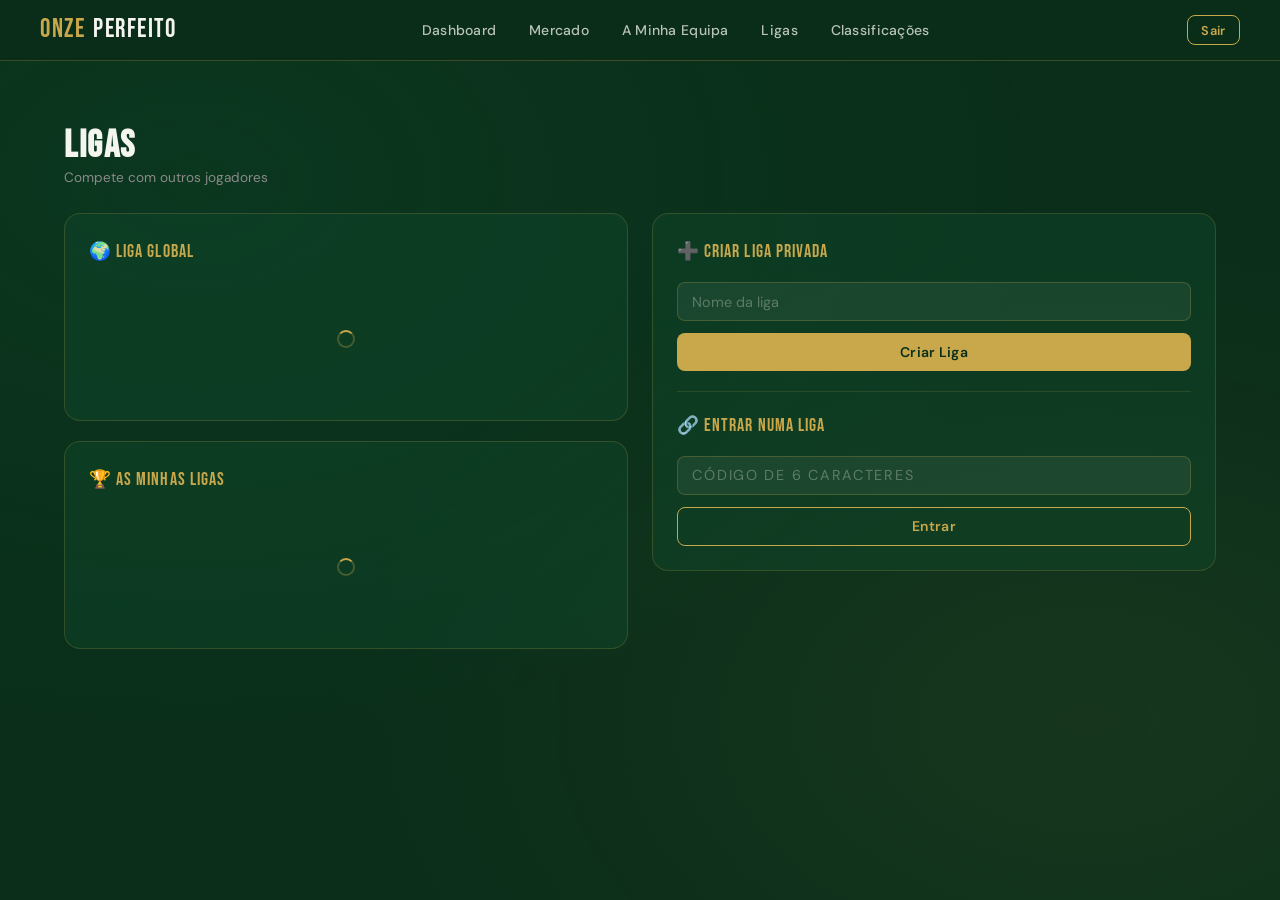
==== backend/static/ligas.html @ e41be574 "Atualização da página ligas.html" ====
<!DOCTYPE html>
<html lang="pt">
<head>
  <meta charset="UTF-8" />
  <meta name="viewport" content="width=device-width, initial-scale=1.0" />
  <title>OnzePerfeito — Ligas</title>
  <link rel="stylesheet" href="style.css" />
  <style>
    /* ── Layout base ─────────────────────────────────────── */
    .ligas-header {
      display: flex;
      align-items: flex-end;
      justify-content: space-between;
      flex-wrap: wrap;
      gap: 1rem;
      margin: 2rem 0 1.5rem;
    }

    .ligas-grid {
      display: grid;
      grid-template-columns: 1fr 1fr;
      gap: 1.5rem;
    }

    @media (max-width: 700px) { .ligas-grid { grid-template-columns: 1fr; } }

    .painel {
      background: rgba(15,77,46,0.4);
      border: 1px solid rgba(201,168,76,0.2);
      border-radius: var(--raio-grande);
      padding: 1.5rem;
    }

    .painel-titulo {
      font-family: var(--fonte-display);
      font-size: 1.1rem;
      color: var(--dourado);
      letter-spacing: 0.06em;
      margin-bottom: 1rem;
      display: flex;
      align-items: center;
      gap: 0.5rem;
    }

    /* ── Liga card ───────────────────────────────────────── */
    .liga-card {
      background: rgba(10,46,26,0.5);
      border: 1px solid rgba(201,168,76,0.15);
      border-radius: var(--raio);
      padding: 1rem;
      margin-bottom: 0.75rem;
      transition: border-color var(--transicao), background var(--transicao);
      cursor: pointer;
    }

    .liga-card:hover {
      border-color: rgba(201,168,76,0.5);
      background: rgba(10,46,26,0.75);
    }

    .liga-card-inner {
      display: flex;
      justify-content: space-between;
      align-items: flex-start;
      gap: 0.75rem;
    }

    .liga-card-info { flex: 1; }

    .liga-nome {
      font-weight: 600;
      font-size: 0.95rem;
      margin-bottom: 0.25rem;
    }

    .liga-meta {
      font-size: 0.75rem;
      color: var(--cinzento);
      font-family: var(--fonte-mono);
      display: flex;
      gap: 1rem;
      flex-wrap: wrap;
    }

    .liga-codigo {
      display: inline-block;
      font-family: var(--fonte-mono);
      font-size: 0.85rem;
      letter-spacing: 0.12em;
      color: var(--dourado);
      background: rgba(201,168,76,0.1);
      border: 1px solid rgba(201,168,76,0.25);
      border-radius: 4px;
      padding: 0.2rem 0.6rem;
      margin-top: 0.4rem;
      cursor: pointer;
      transition: background var(--transicao);
    }

    .liga-codigo:hover { background: rgba(201,168,76,0.2); }
    .liga-codigo::before { content: '🔑 '; font-size: 0.75rem; }

    .btn-ver-liga {
      display: flex;
      align-items: center;
      gap: 0.35rem;
      font-size: 0.75rem;
      color: var(--dourado);
      background: rgba(201,168,76,0.1);
      border: 1px solid rgba(201,168,76,0.25);
      border-radius: 4px;
      padding: 0.3rem 0.7rem;
      white-space: nowrap;
      font-family: var(--fonte-mono);
      letter-spacing: 0.04em;
      cursor: pointer;
      transition: background var(--transicao);
      flex-shrink: 0;
    }

    .btn-ver-liga:hover { background: rgba(201,168,76,0.25); }

    /* ── Formulários inline ──────────────────────────────── */
    .form-inline {
      display: flex;
      flex-direction: column;
      gap: 0.75rem;
    }

    .form-inline input {
      background: rgba(255,255,255,0.06);
      border: 1px solid rgba(201,168,76,0.25);
      border-radius: var(--raio);
      color: var(--branco);
      font-family: var(--fonte-corpo);
      font-size: 0.9rem;
      padding: 0.6rem 0.9rem;
      transition: border-color var(--transicao);
    }

    .form-inline input:focus {
      outline: none;
      border-color: var(--dourado);
    }

    .form-inline input::placeholder { color: rgba(245,245,240,0.3); }

    hr.divider-form {
      border: none;
      border-top: 1px solid rgba(201,168,76,0.15);
      margin: 1.25rem 0;
    }

    .empty-ligas {
      text-align: center;
      padding: 1.5rem;
      color: var(--cinzento);
      font-size: 0.85rem;
    }

    /* ── Toast ───────────────────────────────────────────── */
    .toast {
      position: fixed;
      bottom: 1.5rem;
      right: 1.5rem;
      background: var(--verde-medio);
      border: 1px solid var(--dourado);
      border-radius: var(--raio);
      padding: 0.75rem 1.25rem;
      color: var(--dourado);
      font-size: 0.875rem;
      font-weight: 500;
      z-index: 999;
      animation: slideIn 0.25s ease;
      display: none;
    }

    @keyframes slideIn {
      from { transform: translateY(20px); opacity: 0; }
      to   { transform: translateY(0);    opacity: 1; }
    }

    /* ── Vista de detalhe da liga ────────────────────────── */
    #vista-detalhe { display: none; }

    .detalhe-header {
      display: flex;
      align-items: center;
      gap: 1rem;
      margin: 2rem 0 1.5rem;
      flex-wrap: wrap;
    }

    .btn-voltar {
      display: inline-flex;
      align-items: center;
      gap: 0.4rem;
      font-size: 0.85rem;
      color: var(--dourado);
      background: rgba(201,168,76,0.08);
      border: 1px solid rgba(201,168,76,0.3);
      border-radius: var(--raio);
      padding: 0.45rem 0.9rem;
      cursor: pointer;
      font-family: var(--fonte-corpo);
      transition: background var(--transicao);
      text-decoration: none;
    }

    .btn-voltar:hover { background: rgba(201,168,76,0.18); }

    .detalhe-titulo-bloco { flex: 1; }
    .detalhe-titulo-bloco h2 { margin-bottom: 0.15rem; }

    /* ── Tabela de classificação ─────────────────────────── */
    .tabela-classificacao {
      width: 100%;
      border-collapse: collapse;
      font-size: 0.9rem;
    }

    .tabela-classificacao thead tr {
      background: rgba(201,168,76,0.1);
      border-bottom: 1px solid rgba(201,168,76,0.2);
    }

    .tabela-classificacao th {
      padding: 0.65rem 1rem;
      text-align: left;
      font-family: var(--fonte-display);
      font-size: 0.8rem;
      color: var(--dourado);
      letter-spacing: 0.07em;
    }

    .tabela-classificacao th:last-child,
    .tabela-classificacao td:last-child { text-align: right; }

    .tabela-classificacao tbody tr {
      border-bottom: 1px solid rgba(255,255,255,0.04);
      transition: background var(--transicao);
    }

    .tabela-classificacao tbody tr:hover {
      background: rgba(201,168,76,0.05);
    }

    .tabela-classificacao tbody tr.linha-minha {
      background: rgba(201,168,76,0.08);
      border-left: 3px solid var(--dourado);
    }

    .tabela-classificacao td {
      padding: 0.75rem 1rem;
      vertical-align: middle;
    }

    .col-pos {
      width: 3rem;
      font-family: var(--fonte-mono);
      font-weight: 700;
      font-size: 1rem;
      color: var(--cinzento);
    }

    .col-pos.top-3 { color: var(--dourado); }

    .col-nome {
      display: flex;
      align-items: center;
      gap: 0.6rem;
    }

    .badge-eu {
      display: inline-block;
      font-size: 0.65rem;
      font-family: var(--fonte-mono);
      color: var(--verde-escuro);
      background: var(--dourado);
      border-radius: 3px;
      padding: 0.1rem 0.4rem;
      font-weight: 700;
      letter-spacing: 0.05em;
      vertical-align: middle;
    }

    .col-pontos {
      font-family: var(--fonte-mono);
      font-weight: 700;
      font-size: 1rem;
      color: var(--dourado);
      text-align: right;
    }

    .podio-medalha { font-size: 1.15rem; }

    /* Sem dados */
    .sem-pontuacoes {
      text-align: center;
      padding: 2.5rem 1rem;
      color: var(--cinzento);
      font-size: 0.85rem;
    }

    .sem-pontuacoes .icone-grande { font-size: 2.5rem; margin-bottom: 0.5rem; }
  </style>
</head>
<body>
  <div id="navbar-placeholder"></div>

  <div class="page-content">

    <div id="alerta" class="alerta"></div>

    <!-- ══════════════════════════════════════════════════════
         VISTA LISTA (default)
    ══════════════════════════════════════════════════════ -->
    <div id="vista-lista">
      <div class="ligas-header">
        <div>
          <h2>Ligas</h2>
          <p class="text-cinzento text-sm">Compete com outros jogadores</p>
        </div>
      </div>

      <div class="ligas-grid">

        <!-- Coluna esquerda: Liga Global + As minhas ligas -->
        <div>
          <!-- Liga Global -->
          <div class="painel" style="margin-bottom:1.25rem;">
            <p class="painel-titulo">🌍 Liga Global</p>
            <div id="liga-global-container">
              <div class="loading-centro"><div class="spinner"></div></div>
            </div>
          </div>

          <!-- As minhas ligas privadas -->
          <div class="painel">
            <p class="painel-titulo">🏆 As Minhas Ligas</p>
            <div id="minhas-ligas-container">
              <div class="loading-centro"><div class="spinner"></div></div>
            </div>
          </div>
        </div>

        <!-- Coluna direita: Criar + Entrar -->
        <div>
          <div class="painel">
            <p class="painel-titulo">➕ Criar Liga Privada</p>
            <div class="form-inline">
              <input type="text" id="nova-liga-nome" placeholder="Nome da liga" maxlength="40" />
              <button class="btn btn-primario" id="btn-criar" onclick="criarLiga()">Criar Liga</button>
            </div>

            <hr class="divider-form" />

            <p class="painel-titulo">🔗 Entrar numa Liga</p>
            <div class="form-inline">
              <input type="text" id="codigo-entrada" placeholder="Código de 6 caracteres" maxlength="6"
                     style="text-transform:uppercase;letter-spacing:0.12em;" />
              <button class="btn btn-secundario" id="btn-entrar" onclick="entrarLiga()">Entrar</button>
            </div>
          </div>
        </div>

      </div>
    </div><!-- /#vista-lista -->


    <!-- ══════════════════════════════════════════════════════
         VISTA DETALHE DE LIGA
    ══════════════════════════════════════════════════════ -->
    <div id="vista-detalhe">

      <div class="detalhe-header">
        <button class="btn-voltar" onclick="voltarLista()">← Voltar às Ligas</button>
        <div class="detalhe-titulo-bloco">
          <h2 id="detalhe-nome"></h2>
          <p class="text-cinzento text-sm" id="detalhe-meta"></p>
        </div>
      </div>

      <div class="painel">
        <p class="painel-titulo">🏆 Classificação</p>
        <div id="detalhe-tabela">
          <div class="loading-centro"><div class="spinner"></div></div>
        </div>
      </div>

    </div><!-- /#vista-detalhe -->

  </div><!-- /.page-content -->

  <div class="toast" id="toast"></div>

  <script src="navbar.js"></script>
  <script src="auth.js"></script>
  <script src="api.js"></script>
  <script>
    if (!Auth.exigirAutenticacao()) throw new Error();
    Auth.preencherNavbar();

    const utilizadorId = Auth.obterIDdoToken();
    const API_BASE = 'https://onzeperfeito-app.azurewebsites.net';

    // ── Toast ──────────────────────────────────────────────
    function mostrarToast(msg) {
      const t = document.getElementById('toast');
      t.textContent = msg;
      t.style.display = 'block';
      setTimeout(() => { t.style.display = 'none'; }, 3000);
    }

    function copiarCodigo(codigo, e) {
      if (e) e.stopPropagation();
      navigator.clipboard.writeText(codigo)
        .then(() => mostrarToast(`Código ${codigo} copiado!`));
    }

    // ── Cálculo da jornada atual ───────────────────────────
    function jornadaAtual() {
      const inicio = new Date('2025-08-10');
      const hoje   = new Date();
      const semanas = Math.floor((hoje - inicio) / (7 * 24 * 60 * 60 * 1000)) + 1;
      return Math.max(1, Math.min(semanas, 34));
    }

    // ── Navegação entre vistas ─────────────────────────────
    function voltarLista() {
      document.getElementById('vista-detalhe').style.display = 'none';
      document.getElementById('vista-lista').style.display   = 'block';
    }

    // ── Liga Global ────────────────────────────────────────
    async function carregarLigaGlobal() {
      const container = document.getElementById('liga-global-container');
      try {
        const ligas = await API.ligas.listar('global');
        if (!ligas.length) {
          container.innerHTML = `<p class="empty-ligas">A liga global ainda não foi criada.</p>`;
          return;
        }
        const liga = ligas[0];
        container.innerHTML = `
          <div class="liga-card" onclick="abrirLiga(${JSON.stringify(liga).replace(/"/g, '&quot;')})">
            <div class="liga-card-inner">
              <div class="liga-card-info">
                <div class="liga-nome">${liga.nome || 'Liga Global OnzePerfeito'}</div>
                <div class="liga-meta">
                  <span>👥 ${(liga.membros || []).length} participantes</span>
                  <span>Aberta a todos</span>
                </div>
              </div>
              <span class="btn-ver-liga">Ver classificação →</span>
            </div>
          </div>`;
      } catch {
        container.innerHTML = `<p class="empty-ligas">Não foi possível carregar a liga global.</p>`;
      }
    }

    // ── Minhas ligas privadas ──────────────────────────────
    async function carregarMinhasLigas() {
      const container = document.getElementById('minhas-ligas-container');
      try {
        const ligas = await API.ligas.listarPrivadas();
        const minhas = ligas.filter(l =>
          (l.membros || []).includes(utilizadorId) || l.criador_id === utilizadorId
        );

        if (!minhas.length) {
          container.innerHTML = `<p class="empty-ligas">Ainda não estás em nenhuma liga privada.<br>Cria uma ou entra com um código.</p>`;
          return;
        }

        container.innerHTML = minhas.map(l => {
          const ligaJson = JSON.stringify(l).replace(/"/g, '&quot;');
          return `
            <div class="liga-card" onclick="abrirLiga(${ligaJson})">
              <div class="liga-card-inner">
                <div class="liga-card-info">
                  <div class="liga-nome">${l.nome}</div>
                  <div class="liga-meta">
                    <span>👥 ${(l.membros || []).length} membros</span>
                    ${l.criador_id === utilizadorId ? '<span style="color:var(--dourado)">Tu criaste</span>' : ''}
                  </div>
                  <div class="liga-codigo"
                       onclick="copiarCodigo('${l.codigo}', event)"
                       title="Clica para copiar">${l.codigo}</div>
                </div>
                <span class="btn-ver-liga">Ver classificação →</span>
              </div>
            </div>`;
        }).join('');
      } catch {
        container.innerHTML = `<p class="empty-ligas">Não foi possível carregar as ligas.</p>`;
      }
    }

    // ── Criar liga ─────────────────────────────────────────
    async function criarLiga() {
      const nome = document.getElementById('nova-liga-nome').value.trim();
      const btn  = document.getElementById('btn-criar');

      if (!nome) {
        API.mostrarAlerta('alerta', 'Indica um nome para a liga.', 'erro');
        return;
      }

      API.setBotaoCarregando(btn, true);
      try {
        const liga = await API.ligas.criar(nome, utilizadorId);
        document.getElementById('nova-liga-nome').value = '';
        API.mostrarAlerta('alerta', `Liga "${liga.nome}" criada! Código: ${liga.codigo}`, 'sucesso');
        mostrarToast(`Código da liga: ${liga.codigo}`);
        await carregarMinhasLigas();
      } catch (e) {
        API.mostrarAlerta('alerta', e.message || 'Erro ao criar liga.', 'erro');
      } finally {
        API.setBotaoCarregando(btn, false, 'Criar Liga');
      }
    }

    // ── Entrar em liga ─────────────────────────────────────
    async function entrarLiga() {
      const codigo = document.getElementById('codigo-entrada').value.trim().toUpperCase();
      const btn    = document.getElementById('btn-entrar');

      if (codigo.length !== 6) {
        API.mostrarAlerta('alerta', 'O código deve ter exatamente 6 caracteres.', 'erro');
        return;
      }

      API.setBotaoCarregando(btn, true);
      try {
        await API.ligas.entrar(codigo, utilizadorId);
        document.getElementById('codigo-entrada').value = '';
        API.mostrarAlerta('alerta', 'Entraste na liga com sucesso!', 'sucesso');
        await carregarMinhasLigas();
      } catch (e) {
        API.mostrarAlerta('alerta', e.message || 'Código inválido ou liga não encontrada.', 'erro');
      } finally {
        API.setBotaoCarregando(btn, false, 'Entrar');
      }
    }

    // ══════════════════════════════════════════════════════
    //  ABRIR VISTA DE DETALHE DA LIGA
    // ══════════════════════════════════════════════════════
    async function abrirLiga(liga) {
      // Mudar para a vista de detalhe
      document.getElementById('vista-lista').style.display   = 'none';
      document.getElementById('vista-detalhe').style.display = 'block';

      document.getElementById('detalhe-nome').textContent = liga.nome || 'Liga';
      const membros = liga.membros || [];
      document.getElementById('detalhe-meta').textContent =
        `${membros.length} participante${membros.length !== 1 ? 's' : ''}`;

      const container = document.getElementById('detalhe-tabela');
      container.innerHTML = '<div class="loading-centro"><div class="spinner"></div></div>';

      if (!membros.length) {
        container.innerHTML = `<p class="empty-ligas">Esta liga ainda não tem membros.</p>`;
        return;
      }

      try {
        const jAtual = jornadaAtual();
        const jornadas = Array.from({ length: jAtual }, (_, i) => i + 1);
        const token = Auth.obterToken();
        const headers = token ? { 'Authorization': `Bearer ${token}` } : {};

        // Buscar equipas de todos os membros e pontuações de todas as jornadas em paralelo
        const [equipasData, pontuacoesData] = await Promise.all([
          Promise.all(membros.map(uid =>
            fetch(`${API_BASE}/equipas/?utilizador_id=${uid}`, { headers })
              .then(r => r.ok ? r.json() : null)
              .catch(() => null)
          )),
          Promise.all(jornadas.map(j =>
            fetch(`${API_BASE}/jornadas/pontuacoes?jornada=${j}`, { headers })
              .then(r => r.ok ? r.json() : [])
              .catch(() => [])
          ))
        ]);

        // Construir mapa: jogador_id → pontos totais acumulados em todas as jornadas
        const ptsPorJogador = {};
        for (const jornada of pontuacoesData) {
          const lista = Array.isArray(jornada) ? jornada : [];
          for (const p of lista) {
            if (!p.jogador_id) continue;
            ptsPorJogador[p.jogador_id] =
              (ptsPorJogador[p.jogador_id] || 0) + Number(p.pontuacao || 0);
          }
        }

        // Calcular pontos por membro somando os pontos dos jogadores da sua equipa
        const ranking = membros.map((uid, i) => {
          const equipa = equipasData[i];
          let nome   = `Participante ${i + 1}`;
          let pontos = 0;

          if (equipa) {
            // Tentar obter nome do utilizador a partir de vários campos possíveis
            nome = equipa.utilizador_nome
                || equipa.nome_utilizador
                || equipa.nome_equipa
                || equipa.utilizador_id
                || nome;

            const jogadores = equipa.jogadores || [];
            pontos = jogadores.reduce((soma, j) => {
              const jid = j.id || j.jogador_id || j._id;
              return soma + (ptsPorJogador[jid] || 0);
            }, 0);
          }

          return { uid, nome, pontos, equipa };
        });

        // Ordenar por pontos (desc); empate → manter ordem original
        ranking.sort((a, b) => b.pontos - a.pontos);

        renderizarClassificacao(ranking, container);

      } catch (err) {
        console.error(err);
        container.innerHTML = `<p class="empty-ligas">Não foi possível carregar a classificação.</p>`;
      }
    }

    // ── Renderizar tabela de classificação ─────────────────
    function renderizarClassificacao(ranking, container) {
      if (!ranking.length) {
        container.innerHTML = `<p class="empty-ligas">Sem dados de classificação.</p>`;
        return;
      }

      const temPontos = ranking.some(m => m.pontos > 0);

      if (!temPontos) {
        container.innerHTML = `
          <div class="sem-pontuacoes">
            <div class="icone-grande">⏳</div>
            <p>Ainda não há jornadas jogadas.<br>As pontuações aparecem aqui após a primeira jornada.</p>
          </div>
          ${renderizarTabela(ranking, false)}
        `;
        return;
      }

      container.innerHTML = renderizarTabela(ranking, true);
    }

    function renderizarTabela(ranking, mostrarPontos) {
      let html = `
        <table class="tabela-classificacao">
          <thead>
            <tr>
              <th>#</th>
              <th>Equipa / Utilizador</th>
              ${mostrarPontos ? '<th>Pontos</th>' : ''}
            </tr>
          </thead>
          <tbody>
      `;

      ranking.forEach((membro, i) => {
        const pos    = i + 1;
        const euSou  = membro.uid === utilizadorId;
        const medalha = pos === 1 ? '🥇' : pos === 2 ? '🥈' : pos === 3 ? '🥉' : pos;

        html += `
          <tr class="${euSou ? 'linha-minha' : ''}">
            <td class="col-pos ${pos <= 3 ? 'top-3' : ''}">${medalha}</td>
            <td>
              <div class="col-nome">
                <span>${membro.nome}</span>
                ${euSou ? '<span class="badge-eu">Tu</span>' : ''}
              </div>
            </td>
            ${mostrarPontos
              ? `<td class="col-pontos">${membro.pontos} pts</td>`
              : ''}
          </tr>
        `;
      });

      html += `</tbody></table>`;
      return html;
    }

    // ── Inicializar ────────────────────────────────────────
    carregarLigaGlobal();
    carregarMinhasLigas();
  </script>
</body>
</html>
---- backend/static/style.css ----
/* ============================================================
   OnzePerfeito — style.css
   Tema: Liga Portugal | Verde escuro + Dourado + Branco
   ============================================================ */

@import url('https://fonts.googleapis.com/css2?family=Bebas+Neue&family=DM+Sans:wght@300;400;500;600&family=DM+Mono:wght@400;500&display=swap');

/* ── Variáveis ─────────────────────────────────────────────── */
:root {
  --verde-escuro:  #0a2e1a;
  --verde-medio:   #0f4d2e;
  --verde-claro:   #1a7a46;
  --dourado:       #c9a84c;
  --dourado-claro: #e8c96d;
  --branco:        #f5f5f0;
  --cinzento:      #8a8a8a;
  --cinzento-claro:#e0e0d8;
  --erro:          #e05252;
  --sucesso:       #4caf76;

  --fonte-display: 'Bebas Neue', sans-serif;
  --fonte-corpo:   'DM Sans', sans-serif;
  --fonte-mono:    'DM Mono', monospace;

  --raio:       8px;
  --raio-grande:16px;
  --sombra:     0 4px 24px rgba(0,0,0,0.35);
  --transicao:  0.2s ease;
}

/* ── Reset ──────────────────────────────────────────────────── */
*, *::before, *::after { box-sizing: border-box; margin: 0; padding: 0; }

html { font-size: 16px; scroll-behavior: smooth; }

body {
  font-family: var(--fonte-corpo);
  background-color: var(--verde-escuro);
  color: var(--branco);
  min-height: 100vh;
  line-height: 1.6;
  -webkit-font-smoothing: antialiased;
}

/* ── Tipografia ─────────────────────────────────────────────── */
h1, h2, h3 {
  font-family: var(--fonte-display);
  letter-spacing: 0.04em;
  line-height: 1.1;
}

h1 { font-size: clamp(2.4rem, 5vw, 4rem); color: var(--dourado); }
h2 { font-size: clamp(1.6rem, 3vw, 2.4rem); }
h3 { font-size: 1.2rem; }

p { color: rgba(245,245,240,0.8); }

a { color: var(--dourado); text-decoration: none; transition: color var(--transicao); }
a:hover { color: var(--dourado-claro); }

/* ── Layout ─────────────────────────────────────────────────── */
.container {
  max-width: 1200px;
  margin: 0 auto;
  padding: 0 1.5rem;
}

.page-content {
  padding: 2rem 1.5rem;
  max-width: 1200px;
  margin: 0 auto;
}

/* ── Navbar ─────────────────────────────────────────────────── */
.navbar {
  background: rgba(10,46,26,0.95);
  backdrop-filter: blur(12px);
  border-bottom: 1px solid rgba(201,168,76,0.25);
  position: sticky;
  top: 0;
  z-index: 100;
  padding: 0 1.5rem;
}

.navbar-inner {
  max-width: 1200px;
  margin: 0 auto;
  display: flex;
  align-items: center;
  justify-content: space-between;
  height: 60px;
}

.navbar-logo {
  font-family: var(--fonte-display);
  font-size: 1.6rem;
  color: var(--dourado);
  letter-spacing: 0.06em;
  display: flex;
  align-items: center;
  gap: 0.5rem;
}

.navbar-logo span { color: var(--branco); }

.navbar-links {
  display: flex;
  align-items: center;
  gap: 0.25rem;
  list-style: none;
}

.navbar-links a {
  color: rgba(245,245,240,0.75);
  font-size: 0.875rem;
  font-weight: 500;
  padding: 0.4rem 0.9rem;
  border-radius: var(--raio);
  transition: all var(--transicao);
  letter-spacing: 0.02em;
}

.navbar-links a:hover,
.navbar-links a.ativo {
  color: var(--branco);
  background: rgba(201,168,76,0.15);
}

.navbar-links a.ativo {
  color: var(--dourado);
}

.navbar-utilizador {
  display: flex;
  align-items: center;
  gap: 0.75rem;
  font-size: 0.875rem;
}

.navbar-nome {
  color: var(--dourado);
  font-weight: 500;
}

/* ── Cartões ─────────────────────────────────────────────────── */
.card {
  background: rgba(15,77,46,0.4);
  border: 1px solid rgba(201,168,76,0.2);
  border-radius: var(--raio-grande);
  padding: 1.5rem;
  backdrop-filter: blur(8px);
  transition: border-color var(--transicao), transform var(--transicao);
}

.card:hover {
  border-color: rgba(201,168,76,0.45);
  transform: translateY(-2px);
}

.card-titulo {
  font-family: var(--fonte-display);
  font-size: 1.1rem;
  color: var(--dourado);
  letter-spacing: 0.05em;
  margin-bottom: 0.75rem;
}

/* ── Botões ─────────────────────────────────────────────────── */
.btn {
  display: inline-flex;
  align-items: center;
  justify-content: center;
  gap: 0.4rem;
  font-family: var(--fonte-corpo);
  font-size: 0.875rem;
  font-weight: 600;
  padding: 0.6rem 1.4rem;
  border-radius: var(--raio);
  border: none;
  cursor: pointer;
  transition: all var(--transicao);
  letter-spacing: 0.02em;
  white-space: nowrap;
}

.btn-primario {
  background: var(--dourado);
  color: var(--verde-escuro);
}

.btn-primario:hover {
  background: var(--dourado-claro);
  transform: translateY(-1px);
  box-shadow: 0 4px 16px rgba(201,168,76,0.4);
}

.btn-secundario {
  background: transparent;
  color: var(--dourado);
  border: 1px solid var(--dourado);
}

.btn-secundario:hover {
  background: rgba(201,168,76,0.1);
}

.btn-perigo {
  background: transparent;
  color: var(--erro);
  border: 1px solid var(--erro);
}

.btn-perigo:hover { background: rgba(224,82,82,0.1); }

.btn-sm { padding: 0.35rem 0.85rem; font-size: 0.8rem; }
.btn-lg { padding: 0.85rem 2rem; font-size: 1rem; }

.btn:disabled {
  opacity: 0.45;
  cursor: not-allowed;
  transform: none;
}

/* ── Formulários ────────────────────────────────────────────── */
.form-grupo {
  display: flex;
  flex-direction: column;
  gap: 0.4rem;
  margin-bottom: 1.1rem;
}

.form-grupo label {
  font-size: 0.8rem;
  font-weight: 500;
  color: var(--cinzento);
  letter-spacing: 0.06em;
  text-transform: uppercase;
}

.form-grupo input,
.form-grupo select {
  background: rgba(255,255,255,0.06);
  border: 1px solid rgba(201,168,76,0.25);
  border-radius: var(--raio);
  color: var(--branco);
  font-family: var(--fonte-corpo);
  font-size: 0.95rem;
  padding: 0.65rem 0.9rem;
  transition: border-color var(--transicao), background var(--transicao);
  width: 100%;
}

.form-grupo input:focus,
.form-grupo select:focus {
  outline: none;
  border-color: var(--dourado);
  background: rgba(255,255,255,0.1);
}

.form-grupo input::placeholder { color: rgba(245,245,240,0.3); }

.form-grupo select option { background: var(--verde-escuro); }

/* ── Tabelas ────────────────────────────────────────────────── */
.tabela {
  width: 100%;
  border-collapse: collapse;
  font-size: 0.9rem;
}

.tabela th {
  font-family: var(--fonte-mono);
  font-size: 0.7rem;
  letter-spacing: 0.1em;
  text-transform: uppercase;
  color: var(--cinzento);
  padding: 0.75rem 1rem;
  text-align: left;
  border-bottom: 1px solid rgba(201,168,76,0.2);
}

.tabela td {
  padding: 0.8rem 1rem;
  border-bottom: 1px solid rgba(255,255,255,0.06);
  vertical-align: middle;
}

.tabela tbody tr:hover { background: rgba(201,168,76,0.06); }

/* ── Badges de posição ──────────────────────────────────────── */
.badge-posicao {
  display: inline-block;
  font-family: var(--fonte-mono);
  font-size: 0.68rem;
  font-weight: 500;
  letter-spacing: 0.06em;
  padding: 0.2rem 0.55rem;
  border-radius: 4px;
  text-transform: uppercase;
}

.badge-gr  { background: rgba(76,175,118,0.2); color: #4caf76; border: 1px solid rgba(76,175,118,0.4); }
.badge-def { background: rgba(33,150,243,0.2); color: #64b5f6; border: 1px solid rgba(33,150,243,0.4); }
.badge-med { background: rgba(255,193,7,0.2);  color: #ffd54f; border: 1px solid rgba(255,193,7,0.4); }
.badge-av  { background: rgba(244,67,54,0.2);  color: #ef9a9a; border: 1px solid rgba(244,67,54,0.4); }

/* ── Evento especial ────────────────────────────────────────── */
.evento-banner {
  background: linear-gradient(135deg, rgba(201,168,76,0.2), rgba(201,168,76,0.05));
  border: 1px solid rgba(201,168,76,0.5);
  border-radius: var(--raio-grande);
  padding: 1rem 1.5rem;
  display: flex;
  align-items: center;
  gap: 1rem;
}

.evento-banner .evento-icone {
  font-size: 2rem;
  flex-shrink: 0;
}

.evento-banner .evento-nome {
  font-family: var(--fonte-display);
  font-size: 1.2rem;
  color: var(--dourado);
  letter-spacing: 0.05em;
}

.evento-banner .evento-desc {
  font-size: 0.8rem;
  color: rgba(245,245,240,0.6);
}

/* ── Alertas ────────────────────────────────────────────────── */
.alerta {
  border-radius: var(--raio);
  padding: 0.75rem 1rem;
  font-size: 0.875rem;
  margin-bottom: 1rem;
  display: none;
}
.alerta.visivel { display: block; }
.alerta-erro   { background: rgba(224,82,82,0.15); border: 1px solid rgba(224,82,82,0.4); color: #ef9a9a; }
.alerta-sucesso{ background: rgba(76,175,118,0.15); border: 1px solid rgba(76,175,118,0.4); color: #81c995; }
.alerta-info   { background: rgba(201,168,76,0.12); border: 1px solid rgba(201,168,76,0.35); color: var(--dourado-claro); }

/* ── Loading spinner ────────────────────────────────────────── */
.spinner {
  display: inline-block;
  width: 18px; height: 18px;
  border: 2px solid rgba(201,168,76,0.3);
  border-top-color: var(--dourado);
  border-radius: 50%;
  animation: girar 0.7s linear infinite;
}

@keyframes girar { to { transform: rotate(360deg); } }

.loading-centro {
  display: flex;
  justify-content: center;
  align-items: center;
  padding: 3rem;
}

/* ── Saldo ──────────────────────────────────────────────────── */
.saldo-display {
  font-family: var(--fonte-display);
  font-size: 1.6rem;
  color: var(--dourado);
  letter-spacing: 0.05em;
}

.saldo-display span {
  font-size: 0.9rem;
  color: var(--cinzento);
  font-family: var(--fonte-corpo);
  font-weight: 400;
  letter-spacing: 0;
  margin-left: 0.25rem;
}

/* ── Grid utilitários ───────────────────────────────────────── */
.grid-2 { display: grid; grid-template-columns: repeat(2, 1fr); gap: 1rem; }
.grid-3 { display: grid; grid-template-columns: repeat(3, 1fr); gap: 1rem; }
.grid-4 { display: grid; grid-template-columns: repeat(4, 1fr); gap: 1rem; }

@media (max-width: 768px) {
  .grid-2, .grid-3, .grid-4 { grid-template-columns: 1fr; }

  .navbar-links { display: none; }

  .navbar-mobile-toggle {
    display: flex;
    flex-direction: column;
    gap: 5px;
    cursor: pointer;
    padding: 0.5rem;
  }

  .navbar-mobile-toggle span {
    display: block;
    width: 22px; height: 2px;
    background: var(--dourado);
    border-radius: 2px;
    transition: all var(--transicao);
  }
}

@media (min-width: 769px) {
  .navbar-mobile-toggle { display: none; }
}

/* ── Divider ────────────────────────────────────────────────── */
.divider {
  border: none;
  border-top: 1px solid rgba(201,168,76,0.15);
  margin: 1.5rem 0;
}

/* ── Texto utilitários ──────────────────────────────────────── */
.text-dourado  { color: var(--dourado); }
.text-cinzento { color: var(--cinzento); }
.text-erro     { color: var(--erro); }
.text-sucesso  { color: var(--sucesso); }
.text-mono     { font-family: var(--fonte-mono); }
.text-center   { text-align: center; }
.text-sm       { font-size: 0.85rem; }

.mt-1 { margin-top: 0.5rem; }
.mt-2 { margin-top: 1rem; }
.mt-3 { margin-top: 1.5rem; }
.mt-4 { margin-top: 2rem; }
.mb-1 { margin-bottom: 0.5rem; }
.mb-2 { margin-bottom: 1rem; }
.mb-3 { margin-bottom: 1.5rem; }

.flex         { display: flex; }
.flex-center  { display: flex; align-items: center; justify-content: center; }
.flex-between { display: flex; align-items: center; justify-content: space-between; }
.gap-1        { gap: 0.5rem; }
.gap-2        { gap: 1rem; }

/* ── Fundo decorativo ───────────────────────────────────────── */
body::before {
  content: '';
  position: fixed;
  inset: 0;
  background:
    radial-gradient(ellipse at 15% 20%, rgba(26,122,70,0.12) 0%, transparent 55%),
    radial-gradient(ellipse at 85% 80%, rgba(201,168,76,0.07) 0%, transparent 50%);
  pointer-events: none;
  z-index: 0;
}

.page-content, .navbar { position: relative; z-index: 1; }
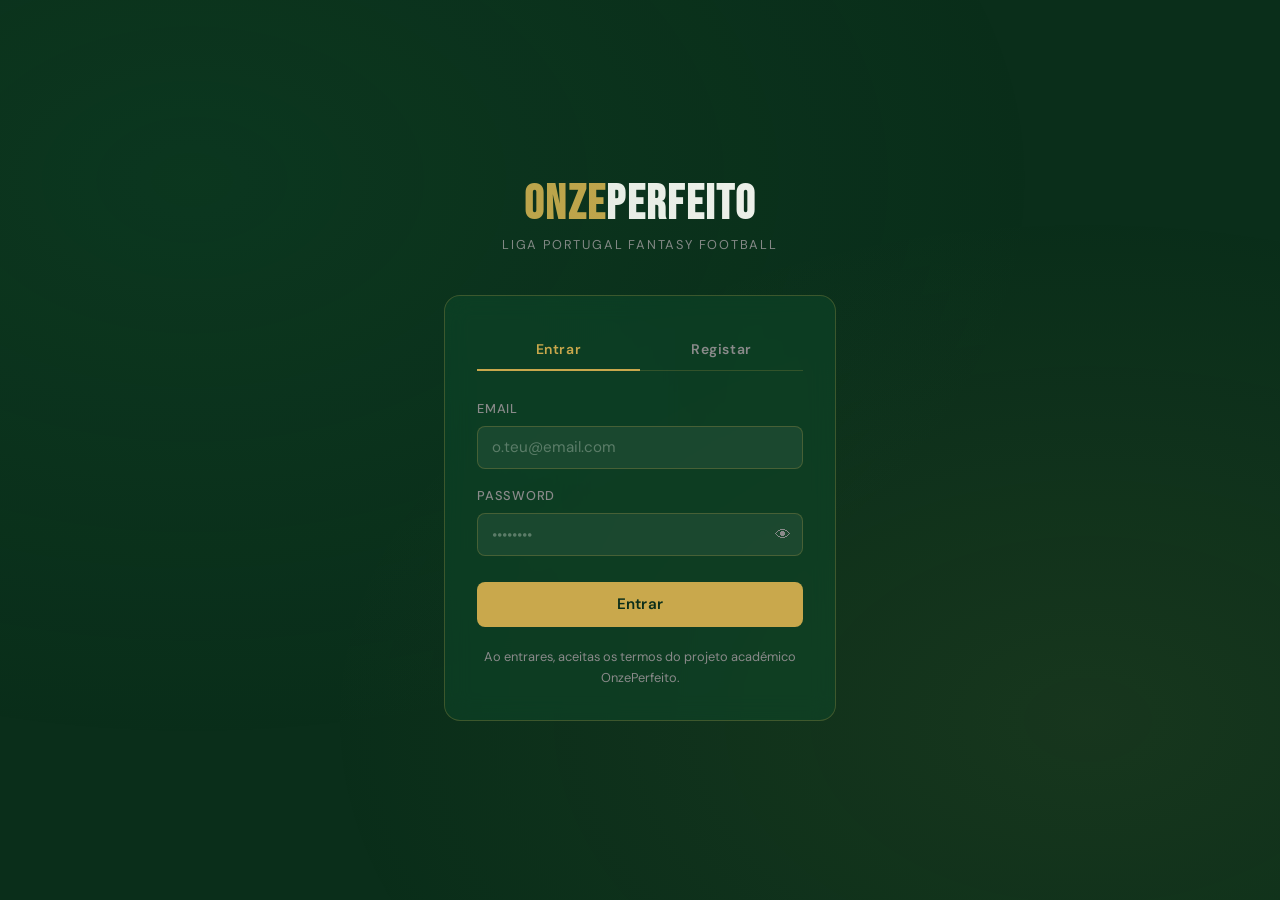
==== commit 8865dbbf: "Atualização da página ligas.html" ====
--- a/backend/static/ligas.html
+++ b/backend/static/ligas.html
@@ -6,7 +6,6 @@
   <title>OnzePerfeito — Ligas</title>
   <link rel="stylesheet" href="style.css" />
   <style>
-    /* ── Layout base ─────────────────────────────────────── */
     .ligas-header {
       display: flex;
       align-items: flex-end;
@@ -42,30 +41,17 @@
       gap: 0.5rem;
     }
 
-    /* ── Liga card ───────────────────────────────────────── */
+    /* Liga card */
     .liga-card {
       background: rgba(10,46,26,0.5);
       border: 1px solid rgba(201,168,76,0.15);
       border-radius: var(--raio);
       padding: 1rem;
       margin-bottom: 0.75rem;
-      transition: border-color var(--transicao), background var(--transicao);
-      cursor: pointer;
-    }
-
-    .liga-card:hover {
-      border-color: rgba(201,168,76,0.5);
-      background: rgba(10,46,26,0.75);
-    }
-
-    .liga-card-inner {
-      display: flex;
-      justify-content: space-between;
-      align-items: flex-start;
-      gap: 0.75rem;
-    }
-
-    .liga-card-info { flex: 1; }
+      transition: border-color var(--transicao);
+    }
+
+    .liga-card:hover { border-color: rgba(201,168,76,0.4); }
 
     .liga-nome {
       font-weight: 600;
@@ -100,27 +86,7 @@
     .liga-codigo:hover { background: rgba(201,168,76,0.2); }
     .liga-codigo::before { content: '🔑 '; font-size: 0.75rem; }
 
-    .btn-ver-liga {
-      display: flex;
-      align-items: center;
-      gap: 0.35rem;
-      font-size: 0.75rem;
-      color: var(--dourado);
-      background: rgba(201,168,76,0.1);
-      border: 1px solid rgba(201,168,76,0.25);
-      border-radius: 4px;
-      padding: 0.3rem 0.7rem;
-      white-space: nowrap;
-      font-family: var(--fonte-mono);
-      letter-spacing: 0.04em;
-      cursor: pointer;
-      transition: background var(--transicao);
-      flex-shrink: 0;
-    }
-
-    .btn-ver-liga:hover { background: rgba(201,168,76,0.25); }
-
-    /* ── Formulários inline ──────────────────────────────── */
+    /* Formulários inline */
     .form-inline {
       display: flex;
       flex-direction: column;
@@ -158,7 +124,6 @@
       font-size: 0.85rem;
     }
 
-    /* ── Toast ───────────────────────────────────────────── */
     .toast {
       position: fixed;
       bottom: 1.5rem;
@@ -175,134 +140,7 @@
       display: none;
     }
 
-    @keyframes slideIn {
-      from { transform: translateY(20px); opacity: 0; }
-      to   { transform: translateY(0);    opacity: 1; }
-    }
-
-    /* ── Vista de detalhe da liga ────────────────────────── */
-    #vista-detalhe { display: none; }
-
-    .detalhe-header {
-      display: flex;
-      align-items: center;
-      gap: 1rem;
-      margin: 2rem 0 1.5rem;
-      flex-wrap: wrap;
-    }
-
-    .btn-voltar {
-      display: inline-flex;
-      align-items: center;
-      gap: 0.4rem;
-      font-size: 0.85rem;
-      color: var(--dourado);
-      background: rgba(201,168,76,0.08);
-      border: 1px solid rgba(201,168,76,0.3);
-      border-radius: var(--raio);
-      padding: 0.45rem 0.9rem;
-      cursor: pointer;
-      font-family: var(--fonte-corpo);
-      transition: background var(--transicao);
-      text-decoration: none;
-    }
-
-    .btn-voltar:hover { background: rgba(201,168,76,0.18); }
-
-    .detalhe-titulo-bloco { flex: 1; }
-    .detalhe-titulo-bloco h2 { margin-bottom: 0.15rem; }
-
-    /* ── Tabela de classificação ─────────────────────────── */
-    .tabela-classificacao {
-      width: 100%;
-      border-collapse: collapse;
-      font-size: 0.9rem;
-    }
-
-    .tabela-classificacao thead tr {
-      background: rgba(201,168,76,0.1);
-      border-bottom: 1px solid rgba(201,168,76,0.2);
-    }
-
-    .tabela-classificacao th {
-      padding: 0.65rem 1rem;
-      text-align: left;
-      font-family: var(--fonte-display);
-      font-size: 0.8rem;
-      color: var(--dourado);
-      letter-spacing: 0.07em;
-    }
-
-    .tabela-classificacao th:last-child,
-    .tabela-classificacao td:last-child { text-align: right; }
-
-    .tabela-classificacao tbody tr {
-      border-bottom: 1px solid rgba(255,255,255,0.04);
-      transition: background var(--transicao);
-    }
-
-    .tabela-classificacao tbody tr:hover {
-      background: rgba(201,168,76,0.05);
-    }
-
-    .tabela-classificacao tbody tr.linha-minha {
-      background: rgba(201,168,76,0.08);
-      border-left: 3px solid var(--dourado);
-    }
-
-    .tabela-classificacao td {
-      padding: 0.75rem 1rem;
-      vertical-align: middle;
-    }
-
-    .col-pos {
-      width: 3rem;
-      font-family: var(--fonte-mono);
-      font-weight: 700;
-      font-size: 1rem;
-      color: var(--cinzento);
-    }
-
-    .col-pos.top-3 { color: var(--dourado); }
-
-    .col-nome {
-      display: flex;
-      align-items: center;
-      gap: 0.6rem;
-    }
-
-    .badge-eu {
-      display: inline-block;
-      font-size: 0.65rem;
-      font-family: var(--fonte-mono);
-      color: var(--verde-escuro);
-      background: var(--dourado);
-      border-radius: 3px;
-      padding: 0.1rem 0.4rem;
-      font-weight: 700;
-      letter-spacing: 0.05em;
-      vertical-align: middle;
-    }
-
-    .col-pontos {
-      font-family: var(--fonte-mono);
-      font-weight: 700;
-      font-size: 1rem;
-      color: var(--dourado);
-      text-align: right;
-    }
-
-    .podio-medalha { font-size: 1.15rem; }
-
-    /* Sem dados */
-    .sem-pontuacoes {
-      text-align: center;
-      padding: 2.5rem 1rem;
-      color: var(--cinzento);
-      font-size: 0.85rem;
-    }
-
-    .sem-pontuacoes .icone-grande { font-size: 2.5rem; margin-bottom: 0.5rem; }
+    @keyframes slideIn { from { transform: translateY(20px); opacity: 0; } to { transform: translateY(0); opacity: 1; } }
   </style>
 </head>
 <body>
@@ -310,87 +148,58 @@
 
   <div class="page-content">
 
+    <div class="ligas-header">
+      <div>
+        <h2>Ligas</h2>
+        <p class="text-cinzento text-sm">Compete com outros jogadores</p>
+      </div>
+    </div>
+
     <div id="alerta" class="alerta"></div>
 
-    <!-- ══════════════════════════════════════════════════════
-         VISTA LISTA (default)
-    ══════════════════════════════════════════════════════ -->
-    <div id="vista-lista">
-      <div class="ligas-header">
-        <div>
-          <h2>Ligas</h2>
-          <p class="text-cinzento text-sm">Compete com outros jogadores</p>
+    <div class="ligas-grid">
+
+      <!-- Coluna esquerda: Liga Global + As minhas ligas -->
+      <div>
+        <!-- Liga Global -->
+        <div class="painel" style="margin-bottom:1.25rem;">
+          <p class="painel-titulo">🌍 Liga Global</p>
+          <div id="liga-global-container">
+            <div class="loading-centro"><div class="spinner"></div></div>
+          </div>
+        </div>
+
+        <!-- As minhas ligas privadas -->
+        <div class="painel">
+          <p class="painel-titulo">🏆 As Minhas Ligas</p>
+          <div id="minhas-ligas-container">
+            <div class="loading-centro"><div class="spinner"></div></div>
+          </div>
         </div>
       </div>
 
-      <div class="ligas-grid">
-
-        <!-- Coluna esquerda: Liga Global + As minhas ligas -->
-        <div>
-          <!-- Liga Global -->
-          <div class="painel" style="margin-bottom:1.25rem;">
-            <p class="painel-titulo">🌍 Liga Global</p>
-            <div id="liga-global-container">
-              <div class="loading-centro"><div class="spinner"></div></div>
-            </div>
+      <!-- Coluna direita: Criar + Entrar -->
+      <div>
+        <div class="painel">
+          <p class="painel-titulo">➕ Criar Liga Privada</p>
+          <div class="form-inline">
+            <input type="text" id="nova-liga-nome" placeholder="Nome da liga" maxlength="40" />
+            <button class="btn btn-primario" id="btn-criar" onclick="criarLiga()">Criar Liga</button>
           </div>
 
-          <!-- As minhas ligas privadas -->
-          <div class="painel">
-            <p class="painel-titulo">🏆 As Minhas Ligas</p>
-            <div id="minhas-ligas-container">
-              <div class="loading-centro"><div class="spinner"></div></div>
-            </div>
+          <hr class="divider-form" />
+
+          <p class="painel-titulo">🔗 Entrar numa Liga</p>
+          <div class="form-inline">
+            <input type="text" id="codigo-entrada" placeholder="Código de 6 caracteres" maxlength="6"
+                   style="text-transform:uppercase;letter-spacing:0.12em;" />
+            <button class="btn btn-secundario" id="btn-entrar" onclick="entrarLiga()">Entrar</button>
           </div>
         </div>
-
-        <!-- Coluna direita: Criar + Entrar -->
-        <div>
-          <div class="painel">
-            <p class="painel-titulo">➕ Criar Liga Privada</p>
-            <div class="form-inline">
-              <input type="text" id="nova-liga-nome" placeholder="Nome da liga" maxlength="40" />
-              <button class="btn btn-primario" id="btn-criar" onclick="criarLiga()">Criar Liga</button>
-            </div>
-
-            <hr class="divider-form" />
-
-            <p class="painel-titulo">🔗 Entrar numa Liga</p>
-            <div class="form-inline">
-              <input type="text" id="codigo-entrada" placeholder="Código de 6 caracteres" maxlength="6"
-                     style="text-transform:uppercase;letter-spacing:0.12em;" />
-              <button class="btn btn-secundario" id="btn-entrar" onclick="entrarLiga()">Entrar</button>
-            </div>
-          </div>
-        </div>
-
       </div>
-    </div><!-- /#vista-lista -->
-
-
-    <!-- ══════════════════════════════════════════════════════
-         VISTA DETALHE DE LIGA
-    ══════════════════════════════════════════════════════ -->
-    <div id="vista-detalhe">
-
-      <div class="detalhe-header">
-        <button class="btn-voltar" onclick="voltarLista()">← Voltar às Ligas</button>
-        <div class="detalhe-titulo-bloco">
-          <h2 id="detalhe-nome"></h2>
-          <p class="text-cinzento text-sm" id="detalhe-meta"></p>
-        </div>
-      </div>
-
-      <div class="painel">
-        <p class="painel-titulo">🏆 Classificação</p>
-        <div id="detalhe-tabela">
-          <div class="loading-centro"><div class="spinner"></div></div>
-        </div>
-      </div>
-
-    </div><!-- /#vista-detalhe -->
-
-  </div><!-- /.page-content -->
+
+    </div>
+  </div>
 
   <div class="toast" id="toast"></div>
 
@@ -402,9 +211,7 @@
     Auth.preencherNavbar();
 
     const utilizadorId = Auth.obterIDdoToken();
-    const API_BASE = 'https://onzeperfeito-app.azurewebsites.net';
-
-    // ── Toast ──────────────────────────────────────────────
+
     function mostrarToast(msg) {
       const t = document.getElementById('toast');
       t.textContent = msg;
@@ -412,24 +219,8 @@
       setTimeout(() => { t.style.display = 'none'; }, 3000);
     }
 
-    function copiarCodigo(codigo, e) {
-      if (e) e.stopPropagation();
-      navigator.clipboard.writeText(codigo)
-        .then(() => mostrarToast(`Código ${codigo} copiado!`));
-    }
-
-    // ── Cálculo da jornada atual ───────────────────────────
-    function jornadaAtual() {
-      const inicio = new Date('2025-08-10');
-      const hoje   = new Date();
-      const semanas = Math.floor((hoje - inicio) / (7 * 24 * 60 * 60 * 1000)) + 1;
-      return Math.max(1, Math.min(semanas, 34));
-    }
-
-    // ── Navegação entre vistas ─────────────────────────────
-    function voltarLista() {
-      document.getElementById('vista-detalhe').style.display = 'none';
-      document.getElementById('vista-lista').style.display   = 'block';
+    function copiarCodigo(codigo) {
+      navigator.clipboard.writeText(codigo).then(() => mostrarToast(`Código ${codigo} copiado!`));
     }
 
     // ── Liga Global ────────────────────────────────────────
@@ -443,16 +234,11 @@
         }
         const liga = ligas[0];
         container.innerHTML = `
-          <div class="liga-card" onclick="abrirLiga(${JSON.stringify(liga).replace(/"/g, '&quot;')})">
-            <div class="liga-card-inner">
-              <div class="liga-card-info">
-                <div class="liga-nome">${liga.nome || 'Liga Global OnzePerfeito'}</div>
-                <div class="liga-meta">
-                  <span>👥 ${(liga.membros || []).length} participantes</span>
-                  <span>Aberta a todos</span>
-                </div>
-              </div>
-              <span class="btn-ver-liga">Ver classificação →</span>
+          <div class="liga-card">
+            <div class="liga-nome">${liga.nome || 'Liga Global OnzePerfeito'}</div>
+            <div class="liga-meta">
+              <span>👥 ${(liga.membros || []).length} participantes</span>
+              <span>Aberta a todos</span>
             </div>
           </div>`;
       } catch {
@@ -474,25 +260,17 @@
           return;
         }
 
-        container.innerHTML = minhas.map(l => {
-          const ligaJson = JSON.stringify(l).replace(/"/g, '&quot;');
-          return `
-            <div class="liga-card" onclick="abrirLiga(${ligaJson})">
-              <div class="liga-card-inner">
-                <div class="liga-card-info">
-                  <div class="liga-nome">${l.nome}</div>
-                  <div class="liga-meta">
-                    <span>👥 ${(l.membros || []).length} membros</span>
-                    ${l.criador_id === utilizadorId ? '<span style="color:var(--dourado)">Tu criaste</span>' : ''}
-                  </div>
-                  <div class="liga-codigo"
-                       onclick="copiarCodigo('${l.codigo}', event)"
-                       title="Clica para copiar">${l.codigo}</div>
-                </div>
-                <span class="btn-ver-liga">Ver classificação →</span>
-              </div>
-            </div>`;
-        }).join('');
+        container.innerHTML = minhas.map(l => `
+          <div class="liga-card">
+            <div class="liga-nome">${l.nome}</div>
+            <div class="liga-meta">
+              <span>👥 ${(l.membros || []).length} membros</span>
+              ${l.criador_id === utilizadorId ? '<span style="color:var(--dourado)">Tu criaste</span>' : ''}
+            </div>
+            <div class="liga-codigo" onclick="copiarCodigo('${l.codigo}')" title="Clica para copiar">
+              ${l.codigo}
+            </div>
+          </div>`).join('');
       } catch {
         container.innerHTML = `<p class="empty-ligas">Não foi possível carregar as ligas.</p>`;
       }
@@ -545,157 +323,9 @@
       }
     }
 
-    // ══════════════════════════════════════════════════════
-    //  ABRIR VISTA DE DETALHE DA LIGA
-    // ══════════════════════════════════════════════════════
-    async function abrirLiga(liga) {
-      // Mudar para a vista de detalhe
-      document.getElementById('vista-lista').style.display   = 'none';
-      document.getElementById('vista-detalhe').style.display = 'block';
-
-      document.getElementById('detalhe-nome').textContent = liga.nome || 'Liga';
-      const membros = liga.membros || [];
-      document.getElementById('detalhe-meta').textContent =
-        `${membros.length} participante${membros.length !== 1 ? 's' : ''}`;
-
-      const container = document.getElementById('detalhe-tabela');
-      container.innerHTML = '<div class="loading-centro"><div class="spinner"></div></div>';
-
-      if (!membros.length) {
-        container.innerHTML = `<p class="empty-ligas">Esta liga ainda não tem membros.</p>`;
-        return;
-      }
-
-      try {
-        const jAtual = jornadaAtual();
-        const jornadas = Array.from({ length: jAtual }, (_, i) => i + 1);
-        const token = Auth.obterToken();
-        const headers = token ? { 'Authorization': `Bearer ${token}` } : {};
-
-        // Buscar equipas de todos os membros e pontuações de todas as jornadas em paralelo
-        const [equipasData, pontuacoesData] = await Promise.all([
-          Promise.all(membros.map(uid =>
-            fetch(`${API_BASE}/equipas/?utilizador_id=${uid}`, { headers })
-              .then(r => r.ok ? r.json() : null)
-              .catch(() => null)
-          )),
-          Promise.all(jornadas.map(j =>
-            fetch(`${API_BASE}/jornadas/pontuacoes?jornada=${j}`, { headers })
-              .then(r => r.ok ? r.json() : [])
-              .catch(() => [])
-          ))
-        ]);
-
-        // Construir mapa: jogador_id → pontos totais acumulados em todas as jornadas
-        const ptsPorJogador = {};
-        for (const jornada of pontuacoesData) {
-          const lista = Array.isArray(jornada) ? jornada : [];
-          for (const p of lista) {
-            if (!p.jogador_id) continue;
-            ptsPorJogador[p.jogador_id] =
-              (ptsPorJogador[p.jogador_id] || 0) + Number(p.pontuacao || 0);
-          }
-        }
-
-        // Calcular pontos por membro somando os pontos dos jogadores da sua equipa
-        const ranking = membros.map((uid, i) => {
-          const equipa = equipasData[i];
-          let nome   = `Participante ${i + 1}`;
-          let pontos = 0;
-
-          if (equipa) {
-            // Tentar obter nome do utilizador a partir de vários campos possíveis
-            nome = equipa.utilizador_nome
-                || equipa.nome_utilizador
-                || equipa.nome_equipa
-                || equipa.utilizador_id
-                || nome;
-
-            const jogadores = equipa.jogadores || [];
-            pontos = jogadores.reduce((soma, j) => {
-              const jid = j.id || j.jogador_id || j._id;
-              return soma + (ptsPorJogador[jid] || 0);
-            }, 0);
-          }
-
-          return { uid, nome, pontos, equipa };
-        });
-
-        // Ordenar por pontos (desc); empate → manter ordem original
-        ranking.sort((a, b) => b.pontos - a.pontos);
-
-        renderizarClassificacao(ranking, container);
-
-      } catch (err) {
-        console.error(err);
-        container.innerHTML = `<p class="empty-ligas">Não foi possível carregar a classificação.</p>`;
-      }
-    }
-
-    // ── Renderizar tabela de classificação ─────────────────
-    function renderizarClassificacao(ranking, container) {
-      if (!ranking.length) {
-        container.innerHTML = `<p class="empty-ligas">Sem dados de classificação.</p>`;
-        return;
-      }
-
-      const temPontos = ranking.some(m => m.pontos > 0);
-
-      if (!temPontos) {
-        container.innerHTML = `
-          <div class="sem-pontuacoes">
-            <div class="icone-grande">⏳</div>
-            <p>Ainda não há jornadas jogadas.<br>As pontuações aparecem aqui após a primeira jornada.</p>
-          </div>
-          ${renderizarTabela(ranking, false)}
-        `;
-        return;
-      }
-
-      container.innerHTML = renderizarTabela(ranking, true);
-    }
-
-    function renderizarTabela(ranking, mostrarPontos) {
-      let html = `
-        <table class="tabela-classificacao">
-          <thead>
-            <tr>
-              <th>#</th>
-              <th>Equipa / Utilizador</th>
-              ${mostrarPontos ? '<th>Pontos</th>' : ''}
-            </tr>
-          </thead>
-          <tbody>
-      `;
-
-      ranking.forEach((membro, i) => {
-        const pos    = i + 1;
-        const euSou  = membro.uid === utilizadorId;
-        const medalha = pos === 1 ? '🥇' : pos === 2 ? '🥈' : pos === 3 ? '🥉' : pos;
-
-        html += `
-          <tr class="${euSou ? 'linha-minha' : ''}">
-            <td class="col-pos ${pos <= 3 ? 'top-3' : ''}">${medalha}</td>
-            <td>
-              <div class="col-nome">
-                <span>${membro.nome}</span>
-                ${euSou ? '<span class="badge-eu">Tu</span>' : ''}
-              </div>
-            </td>
-            ${mostrarPontos
-              ? `<td class="col-pontos">${membro.pontos} pts</td>`
-              : ''}
-          </tr>
-        `;
-      });
-
-      html += `</tbody></table>`;
-      return html;
-    }
-
-    // ── Inicializar ────────────────────────────────────────
+    // Inicializar
     carregarLigaGlobal();
     carregarMinhasLigas();
   </script>
 </body>
-</html>+</html>
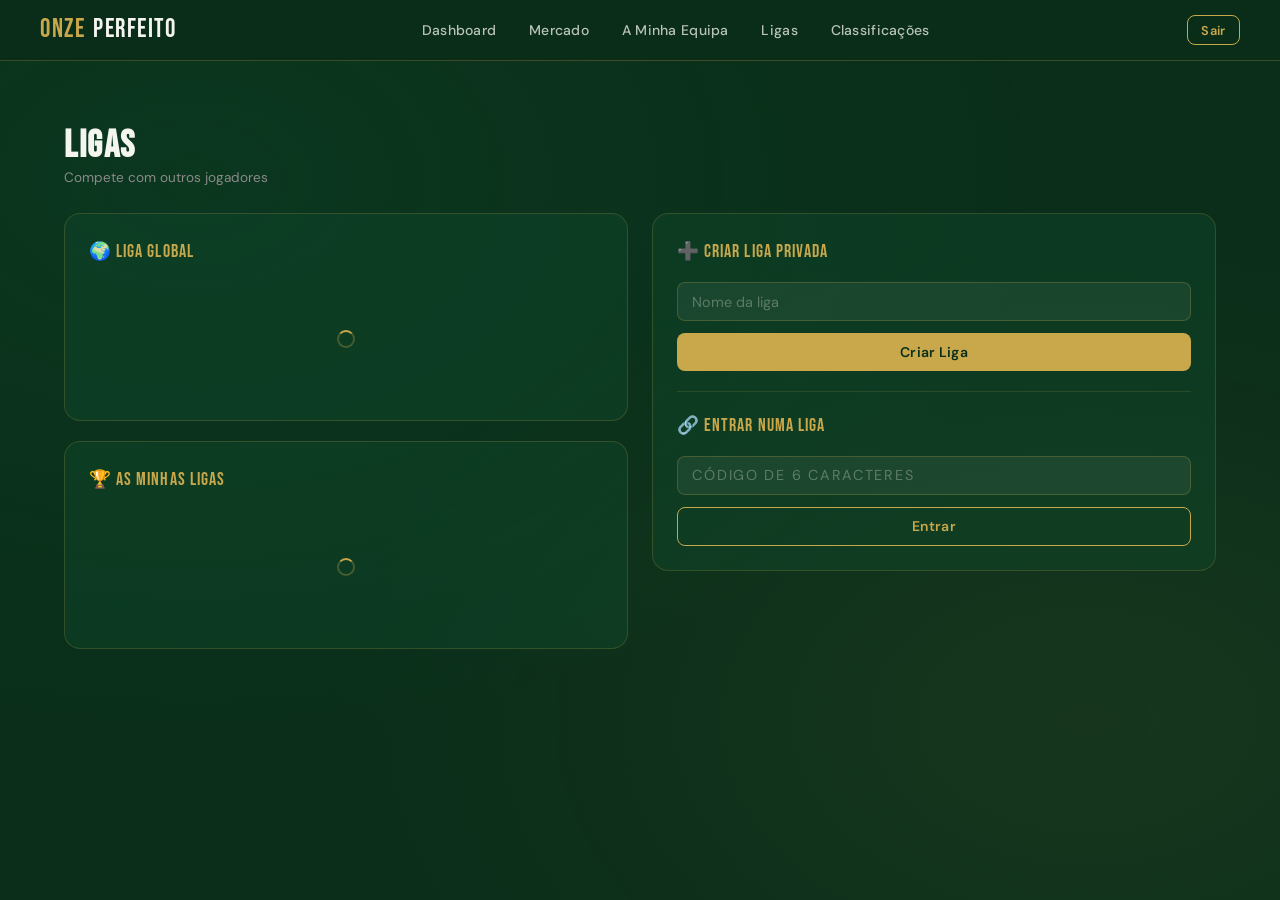
==== commit a84135c6: "Atualização da página ligas.html" ====
--- a/backend/static/ligas.html
+++ b/backend/static/ligas.html
@@ -6,6 +6,7 @@
   <title>OnzePerfeito — Ligas</title>
   <link rel="stylesheet" href="style.css" />
   <style>
+    /* ── Layout base ─────────────────────────────────────── */
     .ligas-header {
       display: flex;
       align-items: flex-end;
@@ -41,17 +42,30 @@
       gap: 0.5rem;
     }
 
-    /* Liga card */
+    /* ── Liga card ───────────────────────────────────────── */
     .liga-card {
       background: rgba(10,46,26,0.5);
       border: 1px solid rgba(201,168,76,0.15);
       border-radius: var(--raio);
       padding: 1rem;
       margin-bottom: 0.75rem;
-      transition: border-color var(--transicao);
-    }
-
-    .liga-card:hover { border-color: rgba(201,168,76,0.4); }
+      transition: border-color var(--transicao), background var(--transicao);
+      cursor: pointer;
+    }
+
+    .liga-card:hover {
+      border-color: rgba(201,168,76,0.5);
+      background: rgba(10,46,26,0.75);
+    }
+
+    .liga-card-inner {
+      display: flex;
+      justify-content: space-between;
+      align-items: flex-start;
+      gap: 0.75rem;
+    }
+
+    .liga-card-info { flex: 1; }
 
     .liga-nome {
       font-weight: 600;
@@ -86,7 +100,27 @@
     .liga-codigo:hover { background: rgba(201,168,76,0.2); }
     .liga-codigo::before { content: '🔑 '; font-size: 0.75rem; }
 
-    /* Formulários inline */
+    .btn-ver-liga {
+      display: flex;
+      align-items: center;
+      gap: 0.35rem;
+      font-size: 0.75rem;
+      color: var(--dourado);
+      background: rgba(201,168,76,0.1);
+      border: 1px solid rgba(201,168,76,0.25);
+      border-radius: 4px;
+      padding: 0.3rem 0.7rem;
+      white-space: nowrap;
+      font-family: var(--fonte-mono);
+      letter-spacing: 0.04em;
+      cursor: pointer;
+      transition: background var(--transicao);
+      flex-shrink: 0;
+    }
+
+    .btn-ver-liga:hover { background: rgba(201,168,76,0.25); }
+
+    /* ── Formulários inline ──────────────────────────────── */
     .form-inline {
       display: flex;
       flex-direction: column;
@@ -124,6 +158,7 @@
       font-size: 0.85rem;
     }
 
+    /* ── Toast ───────────────────────────────────────────── */
     .toast {
       position: fixed;
       bottom: 1.5rem;
@@ -140,7 +175,134 @@
       display: none;
     }
 
-    @keyframes slideIn { from { transform: translateY(20px); opacity: 0; } to { transform: translateY(0); opacity: 1; } }
+    @keyframes slideIn {
+      from { transform: translateY(20px); opacity: 0; }
+      to   { transform: translateY(0);    opacity: 1; }
+    }
+
+    /* ── Vista de detalhe da liga ────────────────────────── */
+    #vista-detalhe { display: none; }
+
+    .detalhe-header {
+      display: flex;
+      align-items: center;
+      gap: 1rem;
+      margin: 2rem 0 1.5rem;
+      flex-wrap: wrap;
+    }
+
+    .btn-voltar {
+      display: inline-flex;
+      align-items: center;
+      gap: 0.4rem;
+      font-size: 0.85rem;
+      color: var(--dourado);
+      background: rgba(201,168,76,0.08);
+      border: 1px solid rgba(201,168,76,0.3);
+      border-radius: var(--raio);
+      padding: 0.45rem 0.9rem;
+      cursor: pointer;
+      font-family: var(--fonte-corpo);
+      transition: background var(--transicao);
+      text-decoration: none;
+    }
+
+    .btn-voltar:hover { background: rgba(201,168,76,0.18); }
+
+    .detalhe-titulo-bloco { flex: 1; }
+    .detalhe-titulo-bloco h2 { margin-bottom: 0.15rem; }
+
+    /* ── Tabela de classificação ─────────────────────────── */
+    .tabela-classificacao {
+      width: 100%;
+      border-collapse: collapse;
+      font-size: 0.9rem;
+    }
+
+    .tabela-classificacao thead tr {
+      background: rgba(201,168,76,0.1);
+      border-bottom: 1px solid rgba(201,168,76,0.2);
+    }
+
+    .tabela-classificacao th {
+      padding: 0.65rem 1rem;
+      text-align: left;
+      font-family: var(--fonte-display);
+      font-size: 0.8rem;
+      color: var(--dourado);
+      letter-spacing: 0.07em;
+    }
+
+    .tabela-classificacao th:last-child,
+    .tabela-classificacao td:last-child { text-align: right; }
+
+    .tabela-classificacao tbody tr {
+      border-bottom: 1px solid rgba(255,255,255,0.04);
+      transition: background var(--transicao);
+    }
+
+    .tabela-classificacao tbody tr:hover {
+      background: rgba(201,168,76,0.05);
+    }
+
+    .tabela-classificacao tbody tr.linha-minha {
+      background: rgba(201,168,76,0.08);
+      border-left: 3px solid var(--dourado);
+    }
+
+    .tabela-classificacao td {
+      padding: 0.75rem 1rem;
+      vertical-align: middle;
+    }
+
+    .col-pos {
+      width: 3rem;
+      font-family: var(--fonte-mono);
+      font-weight: 700;
+      font-size: 1rem;
+      color: var(--cinzento);
+    }
+
+    .col-pos.top-3 { color: var(--dourado); }
+
+    .col-nome {
+      display: flex;
+      align-items: center;
+      gap: 0.6rem;
+    }
+
+    .badge-eu {
+      display: inline-block;
+      font-size: 0.65rem;
+      font-family: var(--fonte-mono);
+      color: var(--verde-escuro);
+      background: var(--dourado);
+      border-radius: 3px;
+      padding: 0.1rem 0.4rem;
+      font-weight: 700;
+      letter-spacing: 0.05em;
+      vertical-align: middle;
+    }
+
+    .col-pontos {
+      font-family: var(--fonte-mono);
+      font-weight: 700;
+      font-size: 1rem;
+      color: var(--dourado);
+      text-align: right;
+    }
+
+    .podio-medalha { font-size: 1.15rem; }
+
+    /* Sem dados */
+    .sem-pontuacoes {
+      text-align: center;
+      padding: 2.5rem 1rem;
+      color: var(--cinzento);
+      font-size: 0.85rem;
+    }
+
+    .sem-pontuacoes .icone-grande { font-size: 2.5rem; margin-bottom: 0.5rem; }
   </style>
 </head>
 <body>
@@ -148,58 +310,87 @@
 
   <div class="page-content">
 
-    <div class="ligas-header">
-      <div>
-        <h2>Ligas</h2>
-        <p class="text-cinzento text-sm">Compete com outros jogadores</p>
+    <div id="alerta" class="alerta"></div>
+
+    <!-- ══════════════════════════════════════════════════════
+         VISTA LISTA (default)
+    ══════════════════════════════════════════════════════ -->
+    <div id="vista-lista">
+      <div class="ligas-header">
+        <div>
+          <h2>Ligas</h2>
+          <p class="text-cinzento text-sm">Compete com outros jogadores</p>
+        </div>
       </div>
-    </div>
-
-    <div id="alerta" class="alerta"></div>
-
-    <div class="ligas-grid">
-
-      <!-- Coluna esquerda: Liga Global + As minhas ligas -->
-      <div>
-        <!-- Liga Global -->
-        <div class="painel" style="margin-bottom:1.25rem;">
-          <p class="painel-titulo">🌍 Liga Global</p>
-          <div id="liga-global-container">
-            <div class="loading-centro"><div class="spinner"></div></div>
+
+      <div class="ligas-grid">
+
+        <!-- Coluna esquerda: Liga Global + As minhas ligas -->
+        <div>
+          <!-- Liga Global -->
+          <div class="painel" style="margin-bottom:1.25rem;">
+            <p class="painel-titulo">🌍 Liga Global</p>
+            <div id="liga-global-container">
+              <div class="loading-centro"><div class="spinner"></div></div>
+            </div>
+          </div>
+
+          <!-- As minhas ligas privadas -->
+          <div class="painel">
+            <p class="painel-titulo">🏆 As Minhas Ligas</p>
+            <div id="minhas-ligas-container">
+              <div class="loading-centro"><div class="spinner"></div></div>
+            </div>
           </div>
         </div>
 
-        <!-- As minhas ligas privadas -->
-        <div class="painel">
-          <p class="painel-titulo">🏆 As Minhas Ligas</p>
-          <div id="minhas-ligas-container">
-            <div class="loading-centro"><div class="spinner"></div></div>
+        <!-- Coluna direita: Criar + Entrar -->
+        <div>
+          <div class="painel">
+            <p class="painel-titulo">➕ Criar Liga Privada</p>
+            <div class="form-inline">
+              <input type="text" id="nova-liga-nome" placeholder="Nome da liga" maxlength="40" />
+              <button class="btn btn-primario" id="btn-criar" onclick="criarLiga()">Criar Liga</button>
+            </div>
+
+            <hr class="divider-form" />
+
+            <p class="painel-titulo">🔗 Entrar numa Liga</p>
+            <div class="form-inline">
+              <input type="text" id="codigo-entrada" placeholder="Código de 6 caracteres" maxlength="6"
+                     style="text-transform:uppercase;letter-spacing:0.12em;" />
+              <button class="btn btn-secundario" id="btn-entrar" onclick="entrarLiga()">Entrar</button>
+            </div>
           </div>
         </div>
+
       </div>
-
-      <!-- Coluna direita: Criar + Entrar -->
-      <div>
-        <div class="painel">
-          <p class="painel-titulo">➕ Criar Liga Privada</p>
-          <div class="form-inline">
-            <input type="text" id="nova-liga-nome" placeholder="Nome da liga" maxlength="40" />
-            <button class="btn btn-primario" id="btn-criar" onclick="criarLiga()">Criar Liga</button>
-          </div>
-
-          <hr class="divider-form" />
-
-          <p class="painel-titulo">🔗 Entrar numa Liga</p>
-          <div class="form-inline">
-            <input type="text" id="codigo-entrada" placeholder="Código de 6 caracteres" maxlength="6"
-                   style="text-transform:uppercase;letter-spacing:0.12em;" />
-            <button class="btn btn-secundario" id="btn-entrar" onclick="entrarLiga()">Entrar</button>
-          </div>
+    </div><!-- /#vista-lista -->
+
+
+    <!-- ══════════════════════════════════════════════════════
+         VISTA DETALHE DE LIGA
+    ══════════════════════════════════════════════════════ -->
+    <div id="vista-detalhe">
+
+      <div class="detalhe-header">
+        <button class="btn-voltar" onclick="voltarLista()">← Voltar às Ligas</button>
+        <div class="detalhe-titulo-bloco">
+          <h2 id="detalhe-nome"></h2>
+          <p class="text-cinzento text-sm" id="detalhe-meta"></p>
         </div>
       </div>
 
-    </div>
-  </div>
+      <div class="painel">
+        <p class="painel-titulo">🏆 Classificação</p>
+        <div id="detalhe-tabela">
+          <div class="loading-centro"><div class="spinner"></div></div>
+        </div>
+      </div>
+
+    </div><!-- /#vista-detalhe -->
+
+  </div><!-- /.page-content -->
 
   <div class="toast" id="toast"></div>
 
@@ -211,7 +402,9 @@
     Auth.preencherNavbar();
 
     const utilizadorId = Auth.obterIDdoToken();
-
+    const API_BASE = 'https://onzeperfeito-app.azurewebsites.net';
+
+    // ── Toast ──────────────────────────────────────────────
     function mostrarToast(msg) {
       const t = document.getElementById('toast');
       t.textContent = msg;
@@ -219,8 +412,24 @@
       setTimeout(() => { t.style.display = 'none'; }, 3000);
     }
 
-    function copiarCodigo(codigo) {
-      navigator.clipboard.writeText(codigo).then(() => mostrarToast(`Código ${codigo} copiado!`));
+    function copiarCodigo(codigo, e) {
+      if (e) e.stopPropagation();
+      navigator.clipboard.writeText(codigo)
+        .then(() => mostrarToast(`Código ${codigo} copiado!`));
+    }
+
+    // ── Cálculo da jornada atual ───────────────────────────
+    function jornadaAtual() {
+      const inicio = new Date('2025-08-10');
+      const hoje   = new Date();
+      const semanas = Math.floor((hoje - inicio) / (7 * 24 * 60 * 60 * 1000)) + 1;
+      return Math.max(1, Math.min(semanas, 34));
+    }
+
+    // ── Navegação entre vistas ─────────────────────────────
+    function voltarLista() {
+      document.getElementById('vista-detalhe').style.display = 'none';
+      document.getElementById('vista-lista').style.display   = 'block';
     }
 
     // ── Liga Global ────────────────────────────────────────
@@ -234,11 +443,16 @@
         }
         const liga = ligas[0];
         container.innerHTML = `
-          <div class="liga-card">
-            <div class="liga-nome">${liga.nome || 'Liga Global OnzePerfeito'}</div>
-            <div class="liga-meta">
-              <span>👥 ${(liga.membros || []).length} participantes</span>
-              <span>Aberta a todos</span>
+          <div class="liga-card" onclick="abrirLiga(${JSON.stringify(liga).replace(/"/g, '&quot;')})">
+            <div class="liga-card-inner">
+              <div class="liga-card-info">
+                <div class="liga-nome">${liga.nome || 'Liga Global OnzePerfeito'}</div>
+                <div class="liga-meta">
+                  <span>👥 ${(liga.membros || []).length} participantes</span>
+                  <span>Aberta a todos</span>
+                </div>
+              </div>
+              <span class="btn-ver-liga">Ver classificação →</span>
             </div>
           </div>`;
       } catch {
@@ -260,17 +474,25 @@
           return;
         }
 
-        container.innerHTML = minhas.map(l => `
-          <div class="liga-card">
-            <div class="liga-nome">${l.nome}</div>
-            <div class="liga-meta">
-              <span>👥 ${(l.membros || []).length} membros</span>
-              ${l.criador_id === utilizadorId ? '<span style="color:var(--dourado)">Tu criaste</span>' : ''}
-            </div>
-            <div class="liga-codigo" onclick="copiarCodigo('${l.codigo}')" title="Clica para copiar">
-              ${l.codigo}
-            </div>
-          </div>`).join('');
+        container.innerHTML = minhas.map(l => {
+          const ligaJson = JSON.stringify(l).replace(/"/g, '&quot;');
+          return `
+            <div class="liga-card" onclick="abrirLiga(${ligaJson})">
+              <div class="liga-card-inner">
+                <div class="liga-card-info">
+                  <div class="liga-nome">${l.nome}</div>
+                  <div class="liga-meta">
+                    <span>👥 ${(l.membros || []).length} membros</span>
+                    ${l.criador_id === utilizadorId ? '<span style="color:var(--dourado)">Tu criaste</span>' : ''}
+                  </div>
+                  <div class="liga-codigo"
+                       onclick="copiarCodigo('${l.codigo}', event)"
+                       title="Clica para copiar">${l.codigo}</div>
+                </div>
+                <span class="btn-ver-liga">Ver classificação →</span>
+              </div>
+            </div>`;
+        }).join('');
       } catch {
         container.innerHTML = `<p class="empty-ligas">Não foi possível carregar as ligas.</p>`;
       }
@@ -323,9 +545,157 @@
       }
     }
 
-    // Inicializar
+    // ══════════════════════════════════════════════════════
+    //  ABRIR VISTA DE DETALHE DA LIGA
+    // ══════════════════════════════════════════════════════
+    async function abrirLiga(liga) {
+      // Mudar para a vista de detalhe
+      document.getElementById('vista-lista').style.display   = 'none';
+      document.getElementById('vista-detalhe').style.display = 'block';
+
+      document.getElementById('detalhe-nome').textContent = liga.nome || 'Liga';
+      const membros = liga.membros || [];
+      document.getElementById('detalhe-meta').textContent =
+        `${membros.length} participante${membros.length !== 1 ? 's' : ''}`;
+
+      const container = document.getElementById('detalhe-tabela');
+      container.innerHTML = '<div class="loading-centro"><div class="spinner"></div></div>';
+
+      if (!membros.length) {
+        container.innerHTML = `<p class="empty-ligas">Esta liga ainda não tem membros.</p>`;
+        return;
+      }
+
+      try {
+        const jAtual = jornadaAtual();
+        const jornadas = Array.from({ length: jAtual }, (_, i) => i + 1);
+        const token = Auth.obterToken();
+        const headers = token ? { 'Authorization': `Bearer ${token}` } : {};
+
+        // Buscar equipas de todos os membros e pontuações de todas as jornadas em paralelo
+        const [equipasData, pontuacoesData] = await Promise.all([
+          Promise.all(membros.map(uid =>
+            fetch(`${API_BASE}/equipas/?utilizador_id=${uid}`, { headers })
+              .then(r => r.ok ? r.json() : null)
+              .catch(() => null)
+          )),
+          Promise.all(jornadas.map(j =>
+            fetch(`${API_BASE}/jornadas/pontuacoes?jornada=${j}`, { headers })
+              .then(r => r.ok ? r.json() : [])
+              .catch(() => [])
+          ))
+        ]);
+
+        // Construir mapa: jogador_id → pontos totais acumulados em todas as jornadas
+        const ptsPorJogador = {};
+        for (const jornada of pontuacoesData) {
+          const lista = Array.isArray(jornada) ? jornada : [];
+          for (const p of lista) {
+            if (!p.jogador_id) continue;
+            ptsPorJogador[p.jogador_id] =
+              (ptsPorJogador[p.jogador_id] || 0) + Number(p.pontuacao || 0);
+          }
+        }
+
+        // Calcular pontos por membro somando os pontos dos jogadores da sua equipa
+        const ranking = membros.map((uid, i) => {
+          const equipa = equipasData[i];
+          let nome   = `Participante ${i + 1}`;
+          let pontos = 0;
+
+          if (equipa) {
+            // Tentar obter nome do utilizador a partir de vários campos possíveis
+            nome = equipa.utilizador_nome
+                || equipa.nome_utilizador
+                || equipa.nome_equipa
+                || equipa.utilizador_id
+                || nome;
+
+            const jogadores = equipa.jogadores || [];
+            pontos = jogadores.reduce((soma, j) => {
+              const jid = j.id || j.jogador_id || j._id;
+              return soma + (ptsPorJogador[jid] || 0);
+            }, 0);
+          }
+
+          return { uid, nome, pontos, equipa };
+        });
+
+        // Ordenar por pontos (desc); empate → manter ordem original
+        ranking.sort((a, b) => b.pontos - a.pontos);
+
+        renderizarClassificacao(ranking, container);
+
+      } catch (err) {
+        console.error(err);
+        container.innerHTML = `<p class="empty-ligas">Não foi possível carregar a classificação.</p>`;
+      }
+    }
+
+    // ── Renderizar tabela de classificação ─────────────────
+    function renderizarClassificacao(ranking, container) {
+      if (!ranking.length) {
+        container.innerHTML = `<p class="empty-ligas">Sem dados de classificação.</p>`;
+        return;
+      }
+
+      const temPontos = ranking.some(m => m.pontos > 0);
+
+      if (!temPontos) {
+        container.innerHTML = `
+          <div class="sem-pontuacoes">
+            <div class="icone-grande">⏳</div>
+            <p>Ainda não há jornadas jogadas.<br>As pontuações aparecem aqui após a primeira jornada.</p>
+          </div>
+          ${renderizarTabela(ranking, false)}
+        `;
+        return;
+      }
+
+      container.innerHTML = renderizarTabela(ranking, true);
+    }
+
+    function renderizarTabela(ranking, mostrarPontos) {
+      let html = `
+        <table class="tabela-classificacao">
+          <thead>
+            <tr>
+              <th>#</th>
+              <th>Equipa / Utilizador</th>
+              ${mostrarPontos ? '<th>Pontos</th>' : ''}
+            </tr>
+          </thead>
+          <tbody>
+      `;
+
+      ranking.forEach((membro, i) => {
+        const pos    = i + 1;
+        const euSou  = membro.uid === utilizadorId;
+        const medalha = pos === 1 ? '🥇' : pos === 2 ? '🥈' : pos === 3 ? '🥉' : pos;
+
+        html += `
+          <tr class="${euSou ? 'linha-minha' : ''}">
+            <td class="col-pos ${pos <= 3 ? 'top-3' : ''}">${medalha}</td>
+            <td>
+              <div class="col-nome">
+                <span>${membro.nome}</span>
+                ${euSou ? '<span class="badge-eu">Tu</span>' : ''}
+              </div>
+            </td>
+            ${mostrarPontos
+              ? `<td class="col-pontos">${membro.pontos} pts</td>`
+              : ''}
+          </tr>
+        `;
+      });
+
+      html += `</tbody></table>`;
+      return html;
+    }
+
+    // ── Inicializar ────────────────────────────────────────
     carregarLigaGlobal();
     carregarMinhasLigas();
   </script>
 </body>
-</html>
+</html>
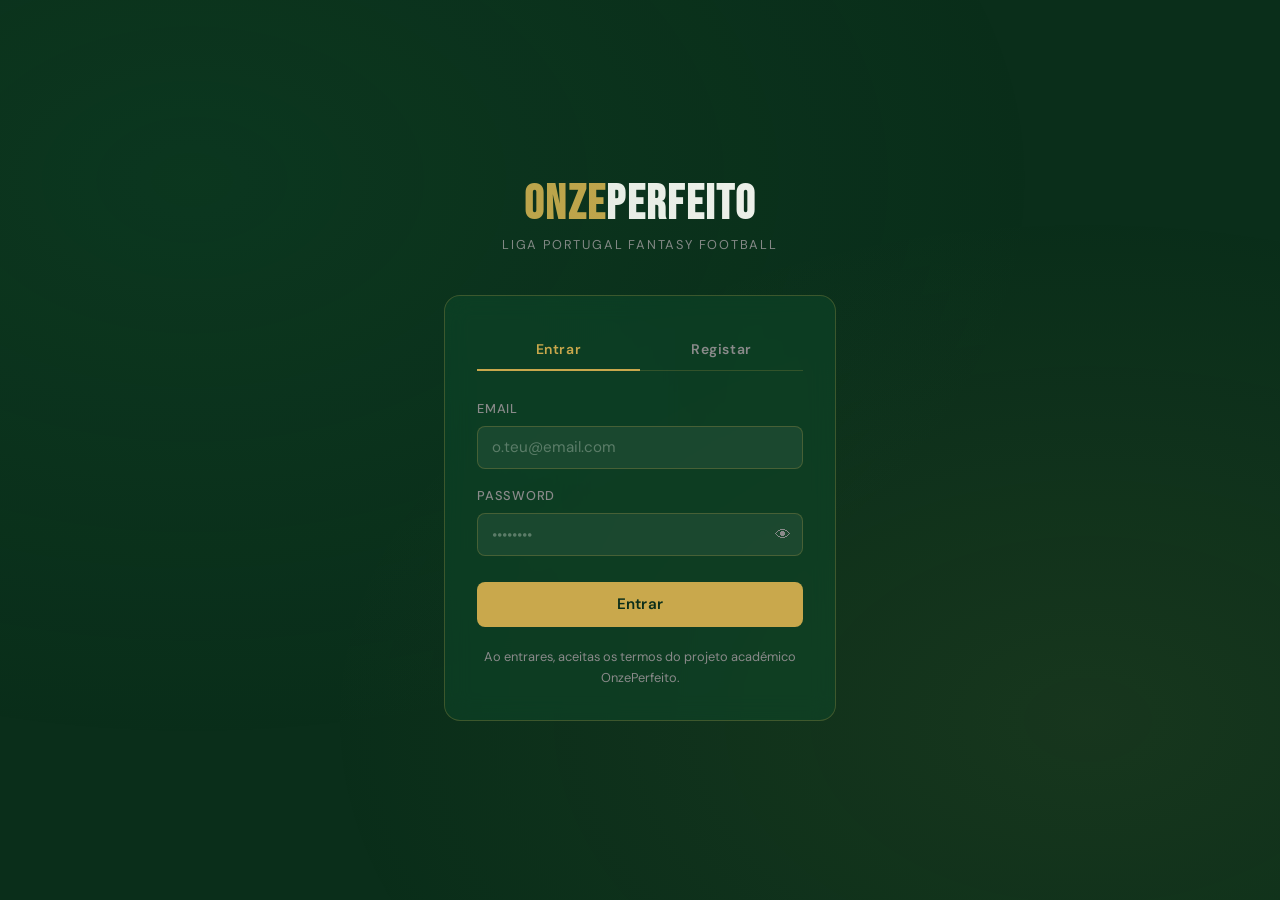
==== commit 4041dc01: "Atualização da página ligas.html" ====
--- a/backend/static/ligas.html
+++ b/backend/static/ligas.html
@@ -6,7 +6,6 @@
   <title>OnzePerfeito — Ligas</title>
   <link rel="stylesheet" href="style.css" />
   <style>
-    /* ── Layout base ─────────────────────────────────────── */
     .ligas-header {
       display: flex;
       align-items: flex-end;
@@ -15,22 +14,18 @@
       gap: 1rem;
       margin: 2rem 0 1.5rem;
     }
-
     .ligas-grid {
       display: grid;
       grid-template-columns: 1fr 1fr;
       gap: 1.5rem;
     }
-
     @media (max-width: 700px) { .ligas-grid { grid-template-columns: 1fr; } }
-
     .painel {
       background: rgba(15,77,46,0.4);
       border: 1px solid rgba(201,168,76,0.2);
       border-radius: var(--raio-grande);
       padding: 1.5rem;
     }
-
     .painel-titulo {
       font-family: var(--fonte-display);
       font-size: 1.1rem;
@@ -41,38 +36,17 @@
       align-items: center;
       gap: 0.5rem;
     }
-
-    /* ── Liga card ───────────────────────────────────────── */
     .liga-card {
       background: rgba(10,46,26,0.5);
       border: 1px solid rgba(201,168,76,0.15);
       border-radius: var(--raio);
       padding: 1rem;
       margin-bottom: 0.75rem;
-      transition: border-color var(--transicao), background var(--transicao);
+      transition: border-color var(--transicao);
       cursor: pointer;
     }
-
-    .liga-card:hover {
-      border-color: rgba(201,168,76,0.5);
-      background: rgba(10,46,26,0.75);
-    }
-
-    .liga-card-inner {
-      display: flex;
-      justify-content: space-between;
-      align-items: flex-start;
-      gap: 0.75rem;
-    }
-
-    .liga-card-info { flex: 1; }
-
-    .liga-nome {
-      font-weight: 600;
-      font-size: 0.95rem;
-      margin-bottom: 0.25rem;
-    }
-
+    .liga-card:hover { border-color: rgba(201,168,76,0.4); }
+    .liga-nome { font-weight: 600; font-size: 0.95rem; margin-bottom: 0.25rem; }
     .liga-meta {
       font-size: 0.75rem;
       color: var(--cinzento);
@@ -81,7 +55,6 @@
       gap: 1rem;
       flex-wrap: wrap;
     }
-
     .liga-codigo {
       display: inline-block;
       font-family: var(--fonte-mono);
@@ -96,37 +69,21 @@
       cursor: pointer;
       transition: background var(--transicao);
     }
-
     .liga-codigo:hover { background: rgba(201,168,76,0.2); }
     .liga-codigo::before { content: '🔑 '; font-size: 0.75rem; }
-
     .btn-ver-liga {
-      display: flex;
-      align-items: center;
-      gap: 0.35rem;
+      display: inline-block;
+      margin-top: 0.5rem;
       font-size: 0.75rem;
       color: var(--dourado);
-      background: rgba(201,168,76,0.1);
-      border: 1px solid rgba(201,168,76,0.25);
-      border-radius: 4px;
-      padding: 0.3rem 0.7rem;
-      white-space: nowrap;
       font-family: var(--fonte-mono);
-      letter-spacing: 0.04em;
-      cursor: pointer;
-      transition: background var(--transicao);
-      flex-shrink: 0;
-    }
-
-    .btn-ver-liga:hover { background: rgba(201,168,76,0.25); }
-
-    /* ── Formulários inline ──────────────────────────────── */
+      opacity: 0.7;
+    }
     .form-inline {
       display: flex;
       flex-direction: column;
       gap: 0.75rem;
     }
-
     .form-inline input {
       background: rgba(255,255,255,0.06);
       border: 1px solid rgba(201,168,76,0.25);
@@ -137,28 +94,19 @@
       padding: 0.6rem 0.9rem;
       transition: border-color var(--transicao);
     }
-
-    .form-inline input:focus {
-      outline: none;
-      border-color: var(--dourado);
-    }
-
+    .form-inline input:focus { outline: none; border-color: var(--dourado); }
     .form-inline input::placeholder { color: rgba(245,245,240,0.3); }
-
     hr.divider-form {
       border: none;
       border-top: 1px solid rgba(201,168,76,0.15);
       margin: 1.25rem 0;
     }
-
     .empty-ligas {
       text-align: center;
       padding: 1.5rem;
       color: var(--cinzento);
       font-size: 0.85rem;
     }
-
-    /* ── Toast ───────────────────────────────────────────── */
     .toast {
       position: fixed;
       bottom: 1.5rem;
@@ -171,30 +119,14 @@
       font-size: 0.875rem;
       font-weight: 500;
       z-index: 999;
-      animation: slideIn 0.25s ease;
       display: none;
     }
 
-    @keyframes slideIn {
-      from { transform: translateY(20px); opacity: 0; }
-      to   { transform: translateY(0);    opacity: 1; }
-    }
-
-    /* ── Vista de detalhe da liga ────────────────────────── */
+    /* ── Vista detalhe ── */
     #vista-detalhe { display: none; }
-
-    .detalhe-header {
-      display: flex;
-      align-items: center;
-      gap: 1rem;
-      margin: 2rem 0 1.5rem;
-      flex-wrap: wrap;
-    }
-
     .btn-voltar {
-      display: inline-flex;
-      align-items: center;
-      gap: 0.4rem;
+      display: inline-block;
+      margin-bottom: 1rem;
       font-size: 0.85rem;
       color: var(--dourado);
       background: rgba(201,168,76,0.08);
@@ -203,27 +135,13 @@
       padding: 0.45rem 0.9rem;
       cursor: pointer;
       font-family: var(--fonte-corpo);
-      transition: background var(--transicao);
-      text-decoration: none;
-    }
-
+    }
     .btn-voltar:hover { background: rgba(201,168,76,0.18); }
-
-    .detalhe-titulo-bloco { flex: 1; }
-    .detalhe-titulo-bloco h2 { margin-bottom: 0.15rem; }
-
-    /* ── Tabela de classificação ─────────────────────────── */
-    .tabela-classificacao {
-      width: 100%;
-      border-collapse: collapse;
-      font-size: 0.9rem;
-    }
-
+    .tabela-classificacao { width: 100%; border-collapse: collapse; font-size: 0.9rem; }
     .tabela-classificacao thead tr {
       background: rgba(201,168,76,0.1);
       border-bottom: 1px solid rgba(201,168,76,0.2);
     }
-
     .tabela-classificacao th {
       padding: 0.65rem 1rem;
       text-align: left;
@@ -232,47 +150,15 @@
       color: var(--dourado);
       letter-spacing: 0.07em;
     }
-
     .tabela-classificacao th:last-child,
     .tabela-classificacao td:last-child { text-align: right; }
-
-    .tabela-classificacao tbody tr {
-      border-bottom: 1px solid rgba(255,255,255,0.04);
-      transition: background var(--transicao);
-    }
-
-    .tabela-classificacao tbody tr:hover {
-      background: rgba(201,168,76,0.05);
-    }
-
+    .tabela-classificacao tbody tr { border-bottom: 1px solid rgba(255,255,255,0.04); }
     .tabela-classificacao tbody tr.linha-minha {
       background: rgba(201,168,76,0.08);
       border-left: 3px solid var(--dourado);
     }
-
-    .tabela-classificacao td {
-      padding: 0.75rem 1rem;
-      vertical-align: middle;
-    }
-
-    .col-pos {
-      width: 3rem;
-      font-family: var(--fonte-mono);
-      font-weight: 700;
-      font-size: 1rem;
-      color: var(--cinzento);
-    }
-
-    .col-pos.top-3 { color: var(--dourado); }
-
-    .col-nome {
-      display: flex;
-      align-items: center;
-      gap: 0.6rem;
-    }
-
+    .tabela-classificacao td { padding: 0.75rem 1rem; }
     .badge-eu {
-      display: inline-block;
       font-size: 0.65rem;
       font-family: var(--fonte-mono);
       color: var(--verde-escuro);
@@ -280,41 +166,17 @@
       border-radius: 3px;
       padding: 0.1rem 0.4rem;
       font-weight: 700;
-      letter-spacing: 0.05em;
-      vertical-align: middle;
-    }
-
-    .col-pontos {
-      font-family: var(--fonte-mono);
-      font-weight: 700;
-      font-size: 1rem;
-      color: var(--dourado);
-      text-align: right;
-    }
-
-    .podio-medalha { font-size: 1.15rem; }
-
-    /* Sem dados */
-    .sem-pontuacoes {
-      text-align: center;
-      padding: 2.5rem 1rem;
-      color: var(--cinzento);
-      font-size: 0.85rem;
-    }
-
-    .sem-pontuacoes .icone-grande { font-size: 2.5rem; margin-bottom: 0.5rem; }
+      margin-left: 0.4rem;
+    }
   </style>
 </head>
 <body>
   <div id="navbar-placeholder"></div>
 
   <div class="page-content">
-
     <div id="alerta" class="alerta"></div>
 
-    <!-- ══════════════════════════════════════════════════════
-         VISTA LISTA (default)
-    ══════════════════════════════════════════════════════ -->
+    <!-- VISTA LISTA -->
     <div id="vista-lista">
       <div class="ligas-header">
         <div>
@@ -324,10 +186,7 @@
       </div>
 
       <div class="ligas-grid">
-
-        <!-- Coluna esquerda: Liga Global + As minhas ligas -->
         <div>
-          <!-- Liga Global -->
           <div class="painel" style="margin-bottom:1.25rem;">
             <p class="painel-titulo">🌍 Liga Global</p>
             <div id="liga-global-container">
@@ -335,7 +194,6 @@
             </div>
           </div>
 
-          <!-- As minhas ligas privadas -->
           <div class="painel">
             <p class="painel-titulo">🏆 As Minhas Ligas</p>
             <div id="minhas-ligas-container">
@@ -344,7 +202,6 @@
           </div>
         </div>
 
-        <!-- Coluna direita: Criar + Entrar -->
         <div>
           <div class="painel">
             <p class="painel-titulo">➕ Criar Liga Privada</p>
@@ -352,9 +209,7 @@
               <input type="text" id="nova-liga-nome" placeholder="Nome da liga" maxlength="40" />
               <button class="btn btn-primario" id="btn-criar" onclick="criarLiga()">Criar Liga</button>
             </div>
-
             <hr class="divider-form" />
-
             <p class="painel-titulo">🔗 Entrar numa Liga</p>
             <div class="form-inline">
               <input type="text" id="codigo-entrada" placeholder="Código de 6 caracteres" maxlength="6"
@@ -363,34 +218,22 @@
             </div>
           </div>
         </div>
-
       </div>
-    </div><!-- /#vista-lista -->
-
-
-    <!-- ══════════════════════════════════════════════════════
-         VISTA DETALHE DE LIGA
-    ══════════════════════════════════════════════════════ -->
+    </div>
+
+    <!-- VISTA DETALHE -->
     <div id="vista-detalhe">
-
-      <div class="detalhe-header">
-        <button class="btn-voltar" onclick="voltarLista()">← Voltar às Ligas</button>
-        <div class="detalhe-titulo-bloco">
-          <h2 id="detalhe-nome"></h2>
-          <p class="text-cinzento text-sm" id="detalhe-meta"></p>
-        </div>
-      </div>
-
+      <button class="btn-voltar" onclick="voltarLista()">← Voltar às Ligas</button>
+      <h2 id="detalhe-nome" style="margin-bottom:0.25rem;"></h2>
+      <p class="text-cinzento text-sm" id="detalhe-meta" style="margin-bottom:1.5rem;"></p>
       <div class="painel">
         <p class="painel-titulo">🏆 Classificação</p>
         <div id="detalhe-tabela">
           <div class="loading-centro"><div class="spinner"></div></div>
         </div>
       </div>
-
-    </div><!-- /#vista-detalhe -->
-
-  </div><!-- /.page-content -->
+    </div>
+  </div>
 
   <div class="toast" id="toast"></div>
 
@@ -398,134 +241,301 @@
   <script src="auth.js"></script>
   <script src="api.js"></script>
   <script>
-    if (!Auth.exigirAutenticacao()) throw new Error();
+    console.log('[ligas] script iniciado');
+
+    if (!Auth.exigirAutenticacao()) throw new Error('Não autenticado');
     Auth.preencherNavbar();
 
-    const utilizadorId = Auth.obterIDdoToken();
-    const API_BASE = 'https://onzeperfeito-app.azurewebsites.net';
-
-    // ── Toast ──────────────────────────────────────────────
+    var utilizadorId = Auth.obterIDdoToken();
+    var ligasCache = {};
+
+    console.log('[ligas] utilizadorId:', utilizadorId);
+
+    // ── Utilitários ────────────────────────────────────────
     function mostrarToast(msg) {
-      const t = document.getElementById('toast');
+      var t = document.getElementById('toast');
       t.textContent = msg;
       t.style.display = 'block';
-      setTimeout(() => { t.style.display = 'none'; }, 3000);
-    }
-
-    function copiarCodigo(codigo, e) {
-      if (e) e.stopPropagation();
+      setTimeout(function() { t.style.display = 'none'; }, 3000);
+    }
+
+    function copiarCodigo(codigo, event) {
+      event.stopPropagation();
       navigator.clipboard.writeText(codigo)
-        .then(() => mostrarToast(`Código ${codigo} copiado!`));
-    }
-
-    // ── Cálculo da jornada atual ───────────────────────────
-    function jornadaAtual() {
-      const inicio = new Date('2025-08-10');
-      const hoje   = new Date();
-      const semanas = Math.floor((hoje - inicio) / (7 * 24 * 60 * 60 * 1000)) + 1;
-      return Math.max(1, Math.min(semanas, 34));
-    }
-
-    // ── Navegação entre vistas ─────────────────────────────
+        .then(function() { mostrarToast('Código ' + codigo + ' copiado!'); });
+    }
+
     function voltarLista() {
       document.getElementById('vista-detalhe').style.display = 'none';
-      document.getElementById('vista-lista').style.display   = 'block';
-    }
-
-    // ── Liga Global ────────────────────────────────────────
-    async function carregarLigaGlobal() {
-      const container = document.getElementById('liga-global-container');
-      try {
-        const ligas = await API.ligas.listar('global');
-        if (!ligas.length) {
-          container.innerHTML = `<p class="empty-ligas">A liga global ainda não foi criada.</p>`;
-          return;
-        }
-        const liga = ligas[0];
-        container.innerHTML = `
-          <div class="liga-card" onclick="abrirLiga(${JSON.stringify(liga).replace(/"/g, '&quot;')})">
-            <div class="liga-card-inner">
-              <div class="liga-card-info">
-                <div class="liga-nome">${liga.nome || 'Liga Global OnzePerfeito'}</div>
-                <div class="liga-meta">
-                  <span>👥 ${(liga.membros || []).length} participantes</span>
-                  <span>Aberta a todos</span>
-                </div>
-              </div>
-              <span class="btn-ver-liga">Ver classificação →</span>
-            </div>
-          </div>`;
-      } catch {
-        container.innerHTML = `<p class="empty-ligas">Não foi possível carregar a liga global.</p>`;
-      }
-    }
-
-    // ── Minhas ligas privadas ──────────────────────────────
-    async function carregarMinhasLigas() {
-      const container = document.getElementById('minhas-ligas-container');
-      try {
-        const ligas = await API.ligas.listarPrivadas();
-        const minhas = ligas.filter(l =>
-          (l.membros || []).includes(utilizadorId) || l.criador_id === utilizadorId
-        );
-
-        if (!minhas.length) {
-          container.innerHTML = `<p class="empty-ligas">Ainda não estás em nenhuma liga privada.<br>Cria uma ou entra com um código.</p>`;
-          return;
-        }
-
-        container.innerHTML = minhas.map(l => {
-          const ligaJson = JSON.stringify(l).replace(/"/g, '&quot;');
-          return `
-            <div class="liga-card" onclick="abrirLiga(${ligaJson})">
-              <div class="liga-card-inner">
-                <div class="liga-card-info">
-                  <div class="liga-nome">${l.nome}</div>
-                  <div class="liga-meta">
-                    <span>👥 ${(l.membros || []).length} membros</span>
-                    ${l.criador_id === utilizadorId ? '<span style="color:var(--dourado)">Tu criaste</span>' : ''}
-                  </div>
-                  <div class="liga-codigo"
-                       onclick="copiarCodigo('${l.codigo}', event)"
-                       title="Clica para copiar">${l.codigo}</div>
-                </div>
-                <span class="btn-ver-liga">Ver classificação →</span>
-              </div>
-            </div>`;
-        }).join('');
-      } catch {
-        container.innerHTML = `<p class="empty-ligas">Não foi possível carregar as ligas.</p>`;
-      }
-    }
-
-    // ── Criar liga ─────────────────────────────────────────
-    async function criarLiga() {
-      const nome = document.getElementById('nova-liga-nome').value.trim();
-      const btn  = document.getElementById('btn-criar');
-
-      if (!nome) {
-        API.mostrarAlerta('alerta', 'Indica um nome para a liga.', 'erro');
+      document.getElementById('vista-lista').style.display = 'block';
+    }
+
+    function jornadaAtual() {
+      var inicio = new Date('2025-08-10');
+      var hoje = new Date();
+      var semanas = Math.floor((hoje - inicio) / (7 * 24 * 60 * 60 * 1000)) + 1;
+      return Math.max(1, Math.min(semanas, 34));
+    }
+
+    // ── Clicar numa liga ───────────────────────────────────
+    function clicarLiga(cacheKey) {
+      console.log('[ligas] clicarLiga:', cacheKey);
+      var liga = ligasCache[cacheKey];
+      if (!liga) { console.error('[ligas] liga não encontrada no cache:', cacheKey); return; }
+      abrirDetalhe(liga);
+    }
+
+    // ── Abrir detalhe ──────────────────────────────────────
+    function abrirDetalhe(liga) {
+      document.getElementById('vista-lista').style.display = 'none';
+      document.getElementById('vista-detalhe').style.display = 'block';
+
+      document.getElementById('detalhe-nome').textContent = liga.nome || 'Liga';
+      var membros = Array.isArray(liga.membros) ? liga.membros : [];
+      document.getElementById('detalhe-meta').textContent =
+        membros.length + ' participante' + (membros.length !== 1 ? 's' : '');
+
+      var container = document.getElementById('detalhe-tabela');
+      container.innerHTML = '<div class="loading-centro"><div class="spinner"></div></div>';
+
+      if (membros.length === 0) {
+        container.innerHTML = '<p class="empty-ligas">Esta liga não tem membros ainda.</p>';
         return;
       }
 
+      carregarClassificacao(liga, membros, container);
+    }
+
+    // ── Carregar classificação ─────────────────────────────
+    function carregarClassificacao(liga, membros, container) {
+      console.log('[ligas] carregarClassificacao, membros:', membros.length);
+
+      var token = Auth.obterToken();
+      var headers = {};
+      if (token) headers['Authorization'] = 'Bearer ' + token;
+
+      var jAtual = jornadaAtual();
+      console.log('[ligas] jornada atual:', jAtual);
+
+      // Buscar equipas
+      var promessasEquipas = membros.map(function(uid) {
+        return fetch(API_BASE + '/equipas/?utilizador_id=' + uid, { headers: headers })
+          .then(function(r) { return r.ok ? r.json() : null; })
+          .catch(function(e) { console.warn('[ligas] erro equipa uid=' + uid, e); return null; });
+      });
+
+      // Buscar pontuações de todas as jornadas
+      var promessasPontuacoes = [];
+      for (var j = 1; j <= jAtual; j++) {
+        (function(jornada) {
+          promessasPontuacoes.push(
+            fetch(API_BASE + '/jornadas/pontuacoes?jornada=' + jornada, { headers: headers })
+              .then(function(r) { return r.ok ? r.json() : []; })
+              .catch(function() { return []; })
+          );
+        })(j);
+      }
+
+      Promise.all([Promise.all(promessasEquipas), Promise.all(promessasPontuacoes)])
+        .then(function(resultados) {
+          var equipasData = resultados[0];
+          var pontuacoesData = resultados[1];
+
+          console.log('[ligas] equipas recebidas:', equipasData.length);
+          console.log('[ligas] jornadas recebidas:', pontuacoesData.length);
+
+          // Mapa jogador_id → pontos totais
+          var ptsPorJogador = {};
+          for (var ji = 0; ji < pontuacoesData.length; ji++) {
+            var lista = Array.isArray(pontuacoesData[ji]) ? pontuacoesData[ji] : [];
+            for (var pi = 0; pi < lista.length; pi++) {
+              var p = lista[pi];
+              if (!p || !p.jogador_id) continue;
+              ptsPorJogador[p.jogador_id] = (ptsPorJogador[p.jogador_id] || 0) + Number(p.pontuacao || 0);
+            }
+          }
+
+          // Calcular ranking
+          var ranking = membros.map(function(uid, i) {
+            var equipa = equipasData[i];
+            var nome = 'Participante ' + (i + 1);
+            var pontos = 0;
+
+            if (equipa) {
+              nome = equipa.utilizador_nome || equipa.nome_utilizador || equipa.nome_equipa || nome;
+              var jogadores = Array.isArray(equipa.jogadores) ? equipa.jogadores : [];
+              for (var k = 0; k < jogadores.length; k++) {
+                var jog = jogadores[k];
+                var jid = jog.id || jog.jogador_id || jog._id;
+                if (jid) pontos += ptsPorJogador[jid] || 0;
+              }
+            }
+
+            return { uid: uid, nome: nome, pontos: pontos };
+          });
+
+          ranking.sort(function(a, b) { return b.pontos - a.pontos; });
+          console.log('[ligas] ranking calculado:', ranking);
+
+          renderizarTabela(ranking, container);
+        })
+        .catch(function(err) {
+          console.error('[ligas] erro na classificação:', err);
+          container.innerHTML = '<p class="empty-ligas">Erro ao carregar classificação.</p>';
+        });
+    }
+
+    // ── Renderizar tabela ──────────────────────────────────
+    function renderizarTabela(ranking, container) {
+      var temPontos = ranking.some(function(m) { return m.pontos > 0; });
+
+      var html = '<table class="tabela-classificacao"><thead><tr><th>#</th><th>Utilizador</th>';
+      if (temPontos) html += '<th>Pontos</th>';
+      html += '</tr></thead><tbody>';
+
+      for (var i = 0; i < ranking.length; i++) {
+        var m = ranking[i];
+        var pos = i + 1;
+        var euSou = (m.uid === utilizadorId);
+        var medalha = pos === 1 ? '🥇' : pos === 2 ? '🥈' : pos === 3 ? '🥉' : String(pos);
+
+        html += '<tr class="' + (euSou ? 'linha-minha' : '') + '">';
+        html += '<td style="font-family:var(--fonte-mono);font-weight:700;' + (pos <= 3 ? 'color:var(--dourado)' : '') + '">' + medalha + '</td>';
+        html += '<td>' + m.nome + (euSou ? '<span class="badge-eu">Tu</span>' : '') + '</td>';
+        if (temPontos) html += '<td style="font-family:var(--fonte-mono);font-weight:700;color:var(--dourado);text-align:right">' + m.pontos + ' pts</td>';
+        html += '</tr>';
+      }
+
+      html += '</tbody></table>';
+      if (!temPontos) {
+        html = '<p class="empty-ligas" style="margin-bottom:1rem">⏳ Ainda não há jornadas jogadas. Lista de participantes:</p>' + html;
+      }
+      container.innerHTML = html;
+    }
+
+    // ── Liga Global ────────────────────────────────────────
+    function carregarLigaGlobal() {
+      console.log('[ligas] carregarLigaGlobal...');
+      var container = document.getElementById('liga-global-container');
+
+      API.ligas.listar('global')
+        .then(function(ligas) {
+          console.log('[ligas] global recebida:', ligas);
+          if (!ligas || !ligas.length) {
+            container.innerHTML = '<p class="empty-ligas">A liga global ainda não foi criada.</p>';
+            return;
+          }
+          var liga = ligas[0];
+          var key = 'g0';
+          ligasCache[key] = liga;
+
+          var membros = Array.isArray(liga.membros) ? liga.membros : [];
+          container.innerHTML =
+            '<div class="liga-card" id="card-' + key + '">' +
+              '<div class="liga-nome">' + (liga.nome || 'Liga Global OnzePerfeito') + '</div>' +
+              '<div class="liga-meta">' +
+                '<span>👥 ' + membros.length + ' participantes</span>' +
+                '<span>Aberta a todos</span>' +
+              '</div>' +
+              '<div class="btn-ver-liga">Clica para ver a classificação →</div>' +
+            '</div>';
+
+          document.getElementById('card-' + key).addEventListener('click', function() {
+            clicarLiga(key);
+          });
+        })
+        .catch(function(e) {
+          console.error('[ligas] erro global:', e);
+          container.innerHTML = '<p class="empty-ligas">Não foi possível carregar a liga global.</p>';
+        });
+    }
+
+    // ── Minhas ligas ───────────────────────────────────────
+    function carregarMinhasLigas() {
+      console.log('[ligas] carregarMinhasLigas...');
+      var container = document.getElementById('minhas-ligas-container');
+
+      API.ligas.listarPrivadas()
+        .then(function(ligas) {
+          console.log('[ligas] privadas recebidas:', ligas);
+          var minhas = (ligas || []).filter(function(l) {
+            var membros = Array.isArray(l.membros) ? l.membros : [];
+            return membros.indexOf(utilizadorId) !== -1 || l.criador_id === utilizadorId;
+          });
+
+          if (!minhas.length) {
+            container.innerHTML = '<p class="empty-ligas">Ainda não estás em nenhuma liga privada.<br>Cria uma ou entra com um código.</p>';
+            return;
+          }
+
+          container.innerHTML = '';
+
+          minhas.forEach(function(l, i) {
+            var key = 'p' + i;
+            ligasCache[key] = l;
+
+            var membros = Array.isArray(l.membros) ? l.membros : [];
+            var div = document.createElement('div');
+            div.className = 'liga-card';
+            div.id = 'card-' + key;
+            div.innerHTML =
+              '<div class="liga-nome">' + l.nome + '</div>' +
+              '<div class="liga-meta">' +
+                '<span>👥 ' + membros.length + ' membros</span>' +
+                (l.criador_id === utilizadorId ? '<span style="color:var(--dourado)">Tu criaste</span>' : '') +
+              '</div>' +
+              '<div class="liga-codigo" id="cod-' + key + '" title="Clica para copiar">' + l.codigo + '</div>' +
+              '<div class="btn-ver-liga">Clica para ver a classificação →</div>';
+
+            container.appendChild(div);
+
+            // Event listener no card (navega para detalhe)
+            div.addEventListener('click', function() {
+              clicarLiga(key);
+            });
+
+            // Event listener no código (copia, não navega)
+            var codEl = document.getElementById('cod-' + key);
+            if (codEl) {
+              codEl.addEventListener('click', function(e) {
+                copiarCodigo(l.codigo, e);
+              });
+            }
+          });
+        })
+        .catch(function(e) {
+          console.error('[ligas] erro privadas:', e);
+          container.innerHTML = '<p class="empty-ligas">Não foi possível carregar as ligas.</p>';
+        });
+    }
+
+    // ── Criar liga ─────────────────────────────────────────
+    function criarLiga() {
+      var nome = document.getElementById('nova-liga-nome').value.trim();
+      var btn  = document.getElementById('btn-criar');
+
+      if (!nome) { API.mostrarAlerta('alerta', 'Indica um nome para a liga.', 'erro'); return; }
+
       API.setBotaoCarregando(btn, true);
-      try {
-        const liga = await API.ligas.criar(nome, utilizadorId);
-        document.getElementById('nova-liga-nome').value = '';
-        API.mostrarAlerta('alerta', `Liga "${liga.nome}" criada! Código: ${liga.codigo}`, 'sucesso');
-        mostrarToast(`Código da liga: ${liga.codigo}`);
-        await carregarMinhasLigas();
-      } catch (e) {
-        API.mostrarAlerta('alerta', e.message || 'Erro ao criar liga.', 'erro');
-      } finally {
-        API.setBotaoCarregando(btn, false, 'Criar Liga');
-      }
+      API.ligas.criar(nome, utilizadorId)
+        .then(function(liga) {
+          document.getElementById('nova-liga-nome').value = '';
+          API.mostrarAlerta('alerta', 'Liga "' + liga.nome + '" criada! Código: ' + liga.codigo, 'sucesso');
+          mostrarToast('Código da liga: ' + liga.codigo);
+          carregarMinhasLigas();
+        })
+        .catch(function(e) {
+          API.mostrarAlerta('alerta', (e && e.message) || 'Erro ao criar liga.', 'erro');
+        })
+        .finally(function() {
+          API.setBotaoCarregando(btn, false, 'Criar Liga');
+        });
     }
 
     // ── Entrar em liga ─────────────────────────────────────
-    async function entrarLiga() {
-      const codigo = document.getElementById('codigo-entrada').value.trim().toUpperCase();
-      const btn    = document.getElementById('btn-entrar');
+    function entrarLiga() {
+      var codigo = document.getElementById('codigo-entrada').value.trim().toUpperCase();
+      var btn    = document.getElementById('btn-entrar');
 
       if (codigo.length !== 6) {
         API.mostrarAlerta('alerta', 'O código deve ter exatamente 6 caracteres.', 'erro');
@@ -533,169 +543,25 @@
       }
 
       API.setBotaoCarregando(btn, true);
-      try {
-        await API.ligas.entrar(codigo, utilizadorId);
-        document.getElementById('codigo-entrada').value = '';
-        API.mostrarAlerta('alerta', 'Entraste na liga com sucesso!', 'sucesso');
-        await carregarMinhasLigas();
-      } catch (e) {
-        API.mostrarAlerta('alerta', e.message || 'Código inválido ou liga não encontrada.', 'erro');
-      } finally {
-        API.setBotaoCarregando(btn, false, 'Entrar');
-      }
-    }
-
-    // ══════════════════════════════════════════════════════
-    //  ABRIR VISTA DE DETALHE DA LIGA
-    // ══════════════════════════════════════════════════════
-    async function abrirLiga(liga) {
-      // Mudar para a vista de detalhe
-      document.getElementById('vista-lista').style.display   = 'none';
-      document.getElementById('vista-detalhe').style.display = 'block';
-
-      document.getElementById('detalhe-nome').textContent = liga.nome || 'Liga';
-      const membros = liga.membros || [];
-      document.getElementById('detalhe-meta').textContent =
-        `${membros.length} participante${membros.length !== 1 ? 's' : ''}`;
-
-      const container = document.getElementById('detalhe-tabela');
-      container.innerHTML = '<div class="loading-centro"><div class="spinner"></div></div>';
-
-      if (!membros.length) {
-        container.innerHTML = `<p class="empty-ligas">Esta liga ainda não tem membros.</p>`;
-        return;
-      }
-
-      try {
-        const jAtual = jornadaAtual();
-        const jornadas = Array.from({ length: jAtual }, (_, i) => i + 1);
-        const token = Auth.obterToken();
-        const headers = token ? { 'Authorization': `Bearer ${token}` } : {};
-
-        // Buscar equipas de todos os membros e pontuações de todas as jornadas em paralelo
-        const [equipasData, pontuacoesData] = await Promise.all([
-          Promise.all(membros.map(uid =>
-            fetch(`${API_BASE}/equipas/?utilizador_id=${uid}`, { headers })
-              .then(r => r.ok ? r.json() : null)
-              .catch(() => null)
-          )),
-          Promise.all(jornadas.map(j =>
-            fetch(`${API_BASE}/jornadas/pontuacoes?jornada=${j}`, { headers })
-              .then(r => r.ok ? r.json() : [])
-              .catch(() => [])
-          ))
-        ]);
-
-        // Construir mapa: jogador_id → pontos totais acumulados em todas as jornadas
-        const ptsPorJogador = {};
-        for (const jornada of pontuacoesData) {
-          const lista = Array.isArray(jornada) ? jornada : [];
-          for (const p of lista) {
-            if (!p.jogador_id) continue;
-            ptsPorJogador[p.jogador_id] =
-              (ptsPorJogador[p.jogador_id] || 0) + Number(p.pontuacao || 0);
-          }
-        }
-
-        // Calcular pontos por membro somando os pontos dos jogadores da sua equipa
-        const ranking = membros.map((uid, i) => {
-          const equipa = equipasData[i];
-          let nome   = `Participante ${i + 1}`;
-          let pontos = 0;
-
-          if (equipa) {
-            // Tentar obter nome do utilizador a partir de vários campos possíveis
-            nome = equipa.utilizador_nome
-                || equipa.nome_utilizador
-                || equipa.nome_equipa
-                || equipa.utilizador_id
-                || nome;
-
-            const jogadores = equipa.jogadores || [];
-            pontos = jogadores.reduce((soma, j) => {
-              const jid = j.id || j.jogador_id || j._id;
-              return soma + (ptsPorJogador[jid] || 0);
-            }, 0);
-          }
-
-          return { uid, nome, pontos, equipa };
+      API.ligas.entrar(codigo, utilizadorId)
+        .then(function() {
+          document.getElementById('codigo-entrada').value = '';
+          API.mostrarAlerta('alerta', 'Entraste na liga com sucesso!', 'sucesso');
+          carregarMinhasLigas();
+        })
+        .catch(function(e) {
+          API.mostrarAlerta('alerta', (e && e.message) || 'Código inválido ou liga não encontrada.', 'erro');
+        })
+        .finally(function() {
+          API.setBotaoCarregando(btn, false, 'Entrar');
         });
-
-        // Ordenar por pontos (desc); empate → manter ordem original
-        ranking.sort((a, b) => b.pontos - a.pontos);
-
-        renderizarClassificacao(ranking, container);
-
-      } catch (err) {
-        console.error(err);
-        container.innerHTML = `<p class="empty-ligas">Não foi possível carregar a classificação.</p>`;
-      }
-    }
-
-    // ── Renderizar tabela de classificação ─────────────────
-    function renderizarClassificacao(ranking, container) {
-      if (!ranking.length) {
-        container.innerHTML = `<p class="empty-ligas">Sem dados de classificação.</p>`;
-        return;
-      }
-
-      const temPontos = ranking.some(m => m.pontos > 0);
-
-      if (!temPontos) {
-        container.innerHTML = `
-          <div class="sem-pontuacoes">
-            <div class="icone-grande">⏳</div>
-            <p>Ainda não há jornadas jogadas.<br>As pontuações aparecem aqui após a primeira jornada.</p>
-          </div>
-          ${renderizarTabela(ranking, false)}
-        `;
-        return;
-      }
-
-      container.innerHTML = renderizarTabela(ranking, true);
-    }
-
-    function renderizarTabela(ranking, mostrarPontos) {
-      let html = `
-        <table class="tabela-classificacao">
-          <thead>
-            <tr>
-              <th>#</th>
-              <th>Equipa / Utilizador</th>
-              ${mostrarPontos ? '<th>Pontos</th>' : ''}
-            </tr>
-          </thead>
-          <tbody>
-      `;
-
-      ranking.forEach((membro, i) => {
-        const pos    = i + 1;
-        const euSou  = membro.uid === utilizadorId;
-        const medalha = pos === 1 ? '🥇' : pos === 2 ? '🥈' : pos === 3 ? '🥉' : pos;
-
-        html += `
-          <tr class="${euSou ? 'linha-minha' : ''}">
-            <td class="col-pos ${pos <= 3 ? 'top-3' : ''}">${medalha}</td>
-            <td>
-              <div class="col-nome">
-                <span>${membro.nome}</span>
-                ${euSou ? '<span class="badge-eu">Tu</span>' : ''}
-              </div>
-            </td>
-            ${mostrarPontos
-              ? `<td class="col-pontos">${membro.pontos} pts</td>`
-              : ''}
-          </tr>
-        `;
-      });
-
-      html += `</tbody></table>`;
-      return html;
     }
 
     // ── Inicializar ────────────────────────────────────────
+    console.log('[ligas] a inicializar...');
     carregarLigaGlobal();
     carregarMinhasLigas();
+    console.log('[ligas] chamadas iniciadas');
   </script>
 </body>
 </html>
